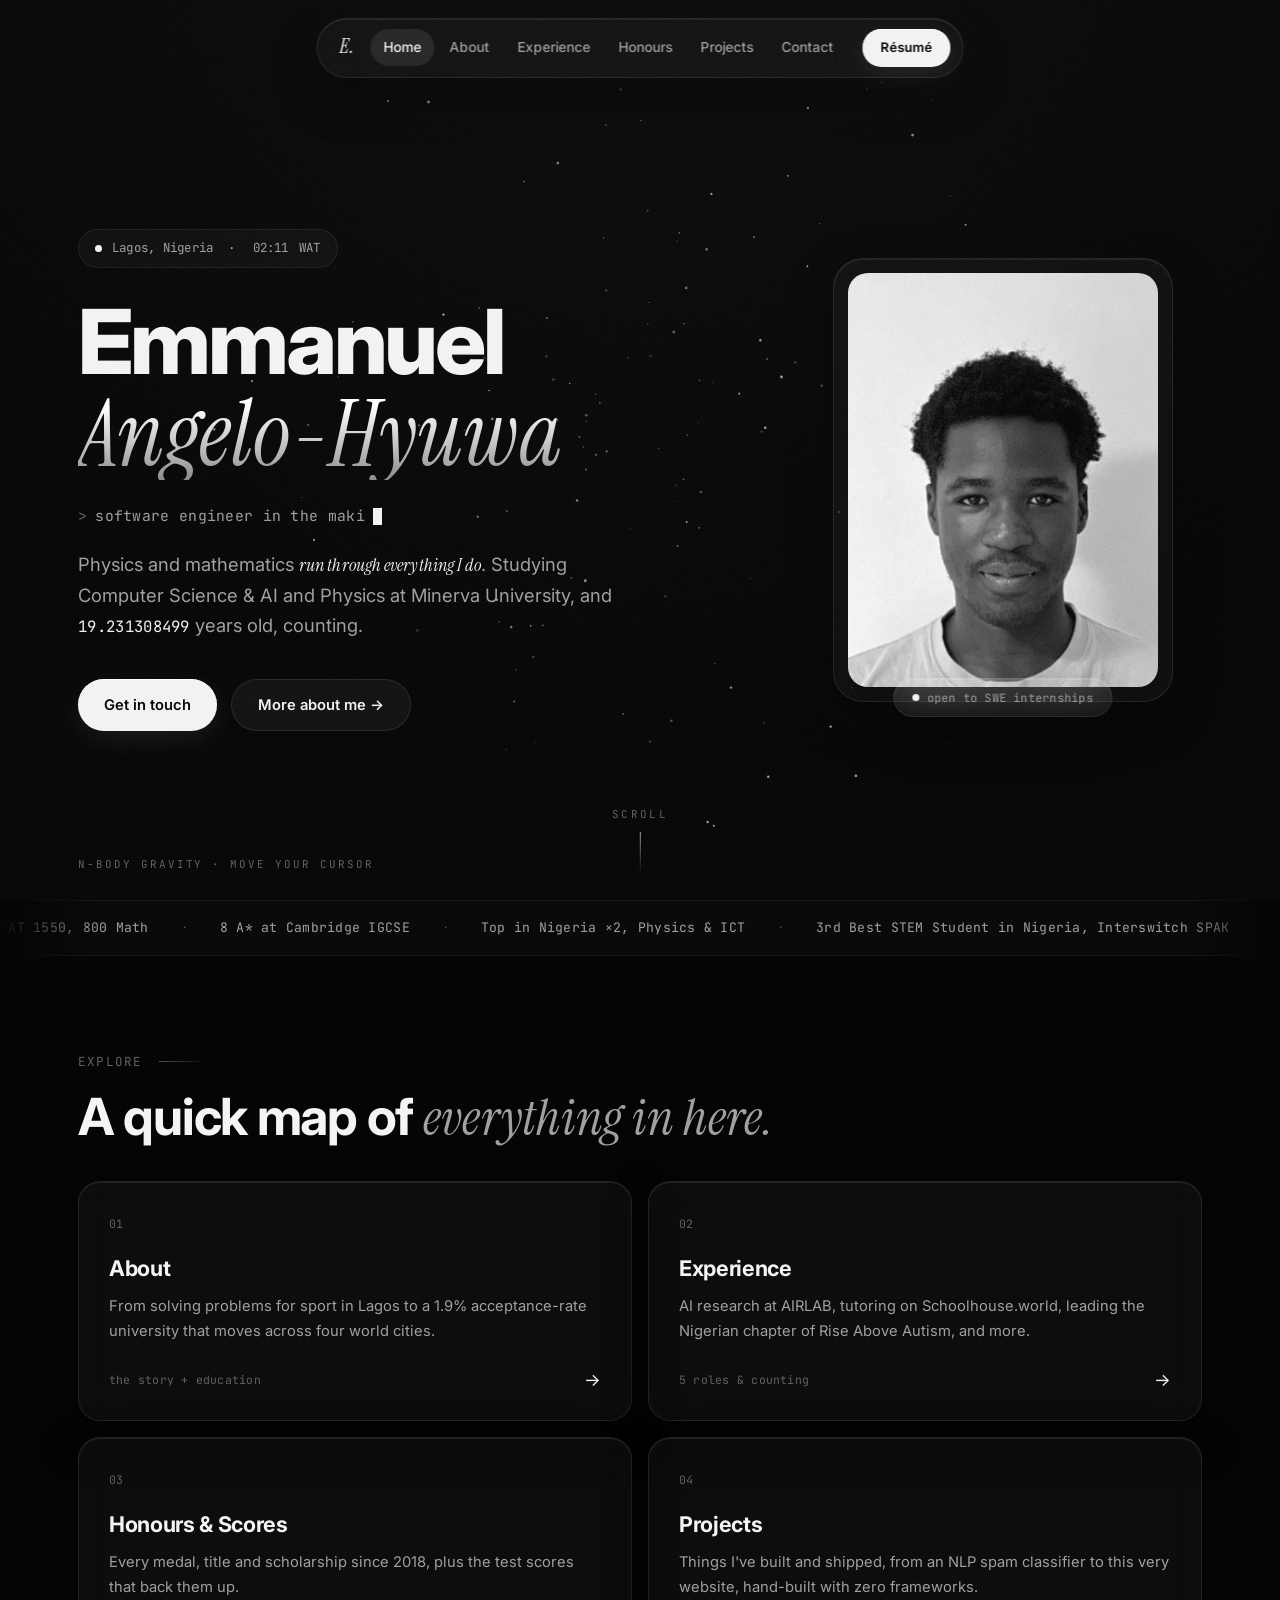
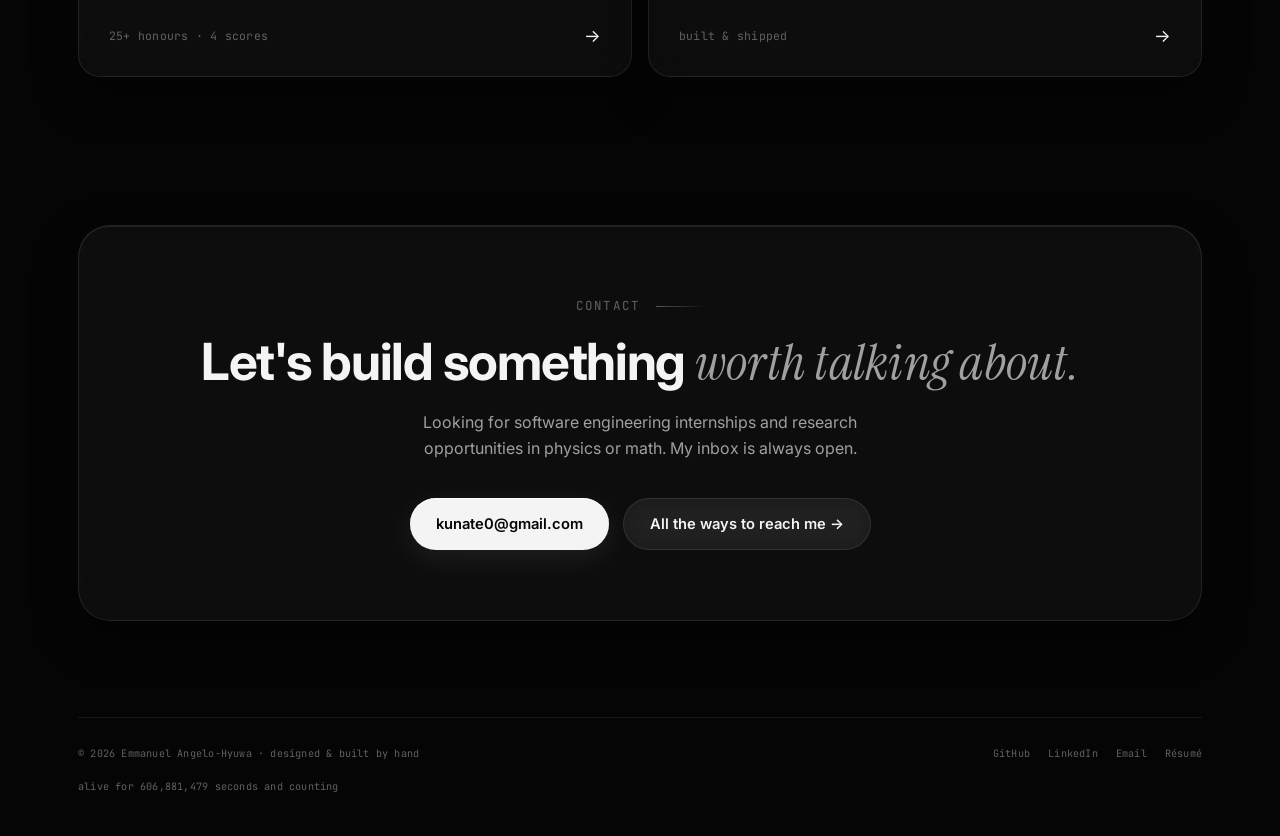
==== index.html @ b4d7bdb1 "Monochrome redesign with live n-body gravity hero" ====
<!doctype html>
<html lang="en">
  <head>
    <meta charset="utf-8" />
    <meta name="viewport" content="width=device-width, initial-scale=1" />
    <title>Emmanuel Angelo-Hyuwa · Software Engineer in the Making</title>
    <meta
      name="description"
      content="Emmanuel Angelo-Hyuwa. CS & AI + Physics at Minerva University. Aspiring software engineer with a deep love for physics and mathematics research. Olympiad medalist, tutor, builder."
    />
    <meta property="og:title" content="Emmanuel Angelo-Hyuwa" />
    <meta
      property="og:description"
      content="Aspiring software engineer. Physics and math at heart. CS & AI + Physics @ Minerva University."
    />
    <meta property="og:type" content="website" />
    <meta name="theme-color" content="#050505" />
    <link rel="preconnect" href="https://fonts.googleapis.com" />
    <link rel="preconnect" href="https://fonts.gstatic.com" crossorigin />
    <link
      href="https://fonts.googleapis.com/css2?family=Inter:wght@400;500;600;700;800&family=Instrument+Serif:ital@0;1&family=JetBrains+Mono:wght@400;500&display=swap"
      rel="stylesheet"
    />
    <link rel="stylesheet" href="css/style.css" />
    <link
      rel="icon"
      href="data:image/svg+xml,<svg xmlns='http://www.w3.org/2000/svg' viewBox='0 0 100 100'><rect width='100' height='100' rx='24' fill='%23050505'/><text x='50' y='70' text-anchor='middle' font-family='Georgia,serif' font-style='italic' font-size='62' fill='%23f4f4f4'>E</text></svg>"
    />
  </head>
  <body>
    <div class="grain" aria-hidden="true"></div>

    <header class="nav glass" id="nav">
      <a href="index.html" class="nav__logo serif">E.</a>
      <nav class="nav__links" id="nav-links" aria-label="Main navigation">
        <a href="index.html" aria-current="page">Home</a>
        <a href="about.html">About</a>
        <a href="experience.html">Experience</a>
        <a href="honours.html">Honours</a>
        <a href="projects.html">Projects</a>
        <a href="contact.html">Contact</a>
      </nav>
      <a href="resume.pdf" target="_blank" rel="noopener" class="btn btn--small btn--primary">Résumé</a>
      <button class="nav__burger" id="nav-burger" aria-label="Menu" aria-expanded="false">
        <i></i><i></i>
      </button>
    </header>

    <main>
      <!-- ============ HERO ============ -->
      <section class="hero">
        <canvas class="hero__sim" id="gravity" aria-hidden="true"></canvas>
        <div class="hero__content">
          <p class="hero__eyebrow mono">
            <span class="pulse-dot" aria-hidden="true"></span>
            Lagos, Nigeria &nbsp;·&nbsp; <span id="lagos-time">--:--</span> WAT
          </p>
          <h1 class="hero__title">
            <span class="hero__line" data-split>Emmanuel</span>
            <span class="hero__line"><span class="hero__line-inner hero__line--accent serif">Angelo-Hyuwa</span></span>
          </h1>
          <p class="hero__roles mono">
            <span class="hero__roles-prefix">&gt;</span>
            <span id="role-text">software engineer in the making</span><span class="caret" aria-hidden="true"></span>
          </p>
          <p class="hero__sub reveal">
            Physics and mathematics <em class="serif">run through everything I do</em>.
            Studying Computer Science &amp; AI and Physics at Minerva University, and
            <span id="age" class="mono age">18.000000000</span> years old, counting.
          </p>
          <div class="hero__cta reveal">
            <a href="contact.html" class="btn btn--primary">Get in touch</a>
            <a href="about.html" class="btn btn--ghost">More about me →</a>
          </div>
        </div>

        <div class="hero__portrait reveal">
          <div class="portrait glass" data-tilt data-tilt-max="8">
            <img src="assets/portrait.jpg" alt="Portrait of Emmanuel Angelo-Hyuwa" fetchpriority="high" />
            <div class="portrait__sheen" aria-hidden="true"></div>
            <div class="portrait__badge glass mono">
              <span class="pulse-dot" aria-hidden="true"></span>
              open to SWE internships
            </div>
          </div>
        </div>

        <p class="hero__sim-note mono" aria-hidden="true">n-body gravity · move your cursor</p>

        <a href="#explore" class="scroll-cue mono" aria-label="Scroll down">
          <span>scroll</span>
          <i aria-hidden="true"></i>
        </a>
      </section>

      <!-- ============ HIGHLIGHTS ============ -->
      <section class="marquee glass-soft" aria-label="Highlights">
        <div class="marquee__track" data-marquee>
          <span class="mono">SAT 1550, 800 Math</span><i>·</i>
          <span class="mono">8 A* at Cambridge IGCSE</span><i>·</i>
          <span class="mono">Top in Nigeria ×2, Physics &amp; ICT</span><i>·</i>
          <span class="mono">3rd Best STEM Student in Nigeria, Interswitch SPAK</span><i>·</i>
          <span class="mono">2× Gold, National Economics Olympiad</span><i>·</i>
          <span class="mono">Team Nigeria, Int'l Economics Olympiad, Greece</span><i>·</i>
          <span class="mono">Best in State, Nigerian Physics Olympiad</span><i>·</i>
          <span class="mono">Valedictorian, Class of 2024</span><i>·</i>
        </div>
      </section>

      <!-- ============ EXPLORE ============ -->
      <section class="section" id="explore">
        <p class="section__eyebrow mono reveal">Explore</p>
        <h2 class="section__title reveal">
          A quick map of <em class="serif">everything in here.</em>
        </h2>

        <div class="explore">
          <a href="about.html" class="explore__card glass card-spot reveal">
            <span class="explore__idx mono">01</span>
            <h3>About</h3>
            <p>
              From solving problems for sport in Lagos to a 1.9% acceptance-rate university
              that moves across four world cities.
            </p>
            <span class="explore__foot">
              <span class="explore__hint mono">the story + education</span>
              <span class="explore__arrow" aria-hidden="true">→</span>
            </span>
          </a>

          <a href="experience.html" class="explore__card glass card-spot reveal">
            <span class="explore__idx mono">02</span>
            <h3>Experience</h3>
            <p>
              AI research at AIRLAB, tutoring on Schoolhouse.world, leading the Nigerian
              chapter of Rise Above Autism, and more.
            </p>
            <span class="explore__foot">
              <span class="explore__hint mono">5 roles &amp; counting</span>
              <span class="explore__arrow" aria-hidden="true">→</span>
            </span>
          </a>

          <a href="honours.html" class="explore__card glass card-spot reveal">
            <span class="explore__idx mono">03</span>
            <h3>Honours &amp; Scores</h3>
            <p>
              Every medal, title and scholarship since 2018, plus the test scores
              that back them up.
            </p>
            <span class="explore__foot">
              <span class="explore__hint mono">25+ honours · 4 scores</span>
              <span class="explore__arrow" aria-hidden="true">→</span>
            </span>
          </a>

          <a href="projects.html" class="explore__card glass card-spot reveal">
            <span class="explore__idx mono">04</span>
            <h3>Projects</h3>
            <p>
              Things I've built and shipped, from an NLP spam classifier to this very
              website, hand-built with zero frameworks.
            </p>
            <span class="explore__foot">
              <span class="explore__hint mono">built &amp; shipped</span>
              <span class="explore__arrow" aria-hidden="true">→</span>
            </span>
          </a>
        </div>
      </section>

      <!-- ============ CTA ============ -->
      <section class="section">
        <div class="contact glass card-spot reveal">
          <p class="section__eyebrow mono" style="justify-content: center">Contact</p>
          <h2 class="contact__title">
            Let's build something <em class="serif">worth talking about.</em>
          </h2>
          <p class="contact__sub">
            Looking for software engineering internships and research opportunities in
            physics or math. My inbox is always open.
          </p>
          <div class="hero__cta">
            <a href="mailto:kunate0@gmail.com" class="btn btn--primary">kunate0@gmail.com</a>
            <a href="contact.html" class="btn btn--ghost">All the ways to reach me →</a>
          </div>
        </div>
      </section>
    </main>

    <footer class="footer">
      <div class="footer__inner">
        <p class="mono">© <span data-year>2026</span> Emmanuel Angelo-Hyuwa · designed &amp; built by hand</p>
        <nav class="footer__links mono" aria-label="Social links">
          <a href="https://github.com/emmanuelangelo-hyuwa-lang" target="_blank" rel="noopener">GitHub</a>
          <a href="https://linkedin.com/in/trailblaizer" target="_blank" rel="noopener">LinkedIn</a>
          <a href="mailto:kunate0@gmail.com">Email</a>
          <a href="resume.pdf" target="_blank" rel="noopener">Résumé</a>
        </nav>
        <p class="mono footer__age">alive for <span id="age-footer">…</span> seconds and counting</p>
      </div>
    </footer>

    <button class="to-top glass" id="to-top" aria-label="Back to top">↑</button>

    <script src="js/main.js"></script>
  </body>
</html>
---- css/style.css ----
/* ============================================================
   Emmanuel Angelo-Hyuwa · hand-built, zero dependencies
   Monochrome. Black and white only.
   ============================================================ */

:root {
  --bg: #050505;
  --ink: #f4f4f4;
  --ink-dim: #a0a0a0;
  --ink-faint: #616161;
  --glass-bg: rgba(255, 255, 255, 0.035);
  --glass-border: rgba(255, 255, 255, 0.09);
  --radius: 22px;
  --font-body: "Inter", -apple-system, BlinkMacSystemFont, "Segoe UI", sans-serif;
  --font-serif: "Instrument Serif", Georgia, serif;
  --font-mono: "JetBrains Mono", ui-monospace, "SF Mono", monospace;
  --ease-out: cubic-bezier(0.16, 1, 0.3, 1);
}

/* crossfade between pages where supported */
@view-transition {
  navigation: auto;
}

* {
  margin: 0;
  padding: 0;
  box-sizing: border-box;
}

html {
  scroll-behavior: smooth;
  scroll-padding-top: 110px;
  background: var(--bg);
}

body {
  font-family: var(--font-body);
  background: var(--bg) radial-gradient(120% 70% at 50% -10%, #0d0d0d 0%, rgba(5, 5, 5, 0) 60%) no-repeat;
  color: var(--ink);
  line-height: 1.65;
  overflow-x: hidden;
  -webkit-font-smoothing: antialiased;
}

::selection {
  background: var(--ink);
  color: var(--bg);
}

:focus-visible {
  outline: 2px solid var(--ink);
  outline-offset: 3px;
  border-radius: 4px;
}

.serif {
  font-family: var(--font-serif);
  font-style: italic;
  font-weight: 400;
  letter-spacing: 0.005em;
}

.mono {
  font-family: var(--font-mono);
  font-size: 0.85em;
  letter-spacing: 0.02em;
}

/* ---------- film grain ---------- */
.grain {
  position: fixed;
  inset: 0;
  z-index: 100;
  pointer-events: none;
  opacity: 0.05;
  background-image: url("data:image/svg+xml,%3Csvg xmlns='http://www.w3.org/2000/svg' width='160' height='160'%3E%3Cfilter id='n'%3E%3CfeTurbulence type='fractalNoise' baseFrequency='0.85' numOctaves='2'/%3E%3C/filter%3E%3Crect width='100%25' height='100%25' filter='url(%23n)'/%3E%3C/svg%3E");
}

/* ---------- glass primitives ---------- */
.glass {
  background: var(--glass-bg);
  -webkit-backdrop-filter: blur(20px);
  backdrop-filter: blur(20px);
  border: 1px solid var(--glass-border);
  border-radius: var(--radius);
  box-shadow:
    inset 0 1px 0 rgba(255, 255, 255, 0.08),
    0 18px 45px rgba(0, 0, 0, 0.4);
}

.glass-soft {
  background: rgba(255, 255, 255, 0.025);
  border: 1px solid rgba(255, 255, 255, 0.06);
  border-radius: var(--radius);
}

.card-spot {
  position: relative;
  overflow: hidden;
  transition: transform 0.45s var(--ease-out), border-color 0.35s, box-shadow 0.45s;
}

.card-spot::before {
  content: "";
  position: absolute;
  inset: 0;
  border-radius: inherit;
  background: radial-gradient(
    420px circle at var(--mx, 50%) var(--my, 50%),
    rgba(255, 255, 255, 0.07),
    transparent 55%
  );
  opacity: 0;
  transition: opacity 0.4s;
  pointer-events: none;
}

.card-spot:hover::before {
  opacity: 1;
}

.card-spot:hover {
  transform: translateY(-3px);
  border-color: rgba(255, 255, 255, 0.18);
  box-shadow:
    inset 0 1px 0 rgba(255, 255, 255, 0.1),
    0 24px 60px rgba(0, 0, 0, 0.5);
}

/* ---------- nav ---------- */
.nav {
  position: fixed;
  top: 18px;
  left: 50%;
  transform: translateX(-50%);
  z-index: 50;
  display: flex;
  align-items: center;
  gap: 16px;
  padding: 10px 12px 10px 22px;
  border-radius: 999px;
  transition: box-shadow 0.4s, background 0.4s;
  max-width: calc(100vw - 32px);
}

.nav--scrolled {
  background: rgba(8, 8, 8, 0.6);
  box-shadow:
    inset 0 1px 0 rgba(255, 255, 255, 0.08),
    0 12px 40px rgba(0, 0, 0, 0.55);
}

.nav__logo {
  color: var(--ink);
  text-decoration: none;
  white-space: nowrap;
  font-size: 1.3rem;
  line-height: 1;
  padding-bottom: 2px;
}

.nav__links {
  display: flex;
  gap: 2px;
}

.nav__links a {
  color: var(--ink-dim);
  text-decoration: none;
  font-size: 0.86rem;
  font-weight: 500;
  padding: 7px 13px;
  border-radius: 999px;
  white-space: nowrap;
  transition: color 0.25s, background 0.25s;
}

.nav__links a:hover {
  color: var(--ink);
  background: rgba(255, 255, 255, 0.06);
}

.nav__links a[aria-current="page"] {
  color: var(--ink);
  background: rgba(255, 255, 255, 0.09);
}

/* burger, mobile only */
.nav__burger {
  display: none;
  width: 38px;
  height: 38px;
  border-radius: 50%;
  border: 1px solid var(--glass-border);
  background: rgba(255, 255, 255, 0.05);
  cursor: pointer;
  flex-direction: column;
  align-items: center;
  justify-content: center;
  gap: 5px;
  transition: background 0.3s;
  flex-shrink: 0;
}

.nav__burger:hover {
  background: rgba(255, 255, 255, 0.1);
}

.nav__burger i {
  display: block;
  width: 15px;
  height: 1.6px;
  border-radius: 2px;
  background: var(--ink);
  transition: transform 0.35s var(--ease-out), opacity 0.3s;
}

.nav--open .nav__burger i:first-child {
  transform: translateY(3.3px) rotate(45deg);
}

.nav--open .nav__burger i:last-child {
  transform: translateY(-3.3px) rotate(-45deg);
}

@media (max-width: 860px) {
  .nav {
    gap: 12px;
  }

  .nav__burger {
    display: flex;
  }

  .nav__links {
    position: absolute;
    top: calc(100% + 12px);
    left: 50%;
    transform: translateX(-50%) translateY(-8px);
    width: min(92vw, 340px);
    flex-direction: column;
    gap: 4px;
    padding: 10px;
    border-radius: 22px;
    background: rgba(10, 10, 10, 0.97);
    border: 1px solid var(--glass-border);
    box-shadow:
      inset 0 1px 0 rgba(255, 255, 255, 0.08),
      0 24px 60px rgba(0, 0, 0, 0.6);
    opacity: 0;
    visibility: hidden;
    pointer-events: none;
    transition: opacity 0.3s var(--ease-out), transform 0.3s var(--ease-out), visibility 0.3s;
  }

  .nav--open .nav__links {
    opacity: 1;
    visibility: visible;
    pointer-events: auto;
    transform: translateX(-50%) translateY(0);
  }

  .nav__links a {
    font-size: 0.95rem;
    padding: 12px 18px;
    border-radius: 14px;
  }
}

/* ---------- buttons ---------- */
.btn {
  display: inline-flex;
  align-items: center;
  gap: 8px;
  padding: 13px 26px;
  border-radius: 999px;
  font-weight: 600;
  font-size: 0.92rem;
  text-decoration: none;
  transition: transform 0.35s var(--ease-out), box-shadow 0.35s, background 0.3s;
  position: relative;
  overflow: hidden;
}

.btn:hover {
  transform: translateY(-2px);
}

.btn--small {
  padding: 8px 18px;
  font-size: 0.82rem;
}

.btn--primary {
  color: var(--bg);
  background: var(--ink);
  box-shadow:
    inset 0 1px 0 rgba(255, 255, 255, 0.8),
    0 8px 28px rgba(255, 255, 255, 0.08);
}

.btn--primary::after {
  content: "";
  position: absolute;
  inset: 0;
  background: linear-gradient(115deg, transparent 35%, rgba(255, 255, 255, 0.65) 50%, transparent 65%);
  background-size: 250% 100%;
  background-position: 130% 0;
  transition: background-position 0.8s var(--ease-out);
}

.btn--primary:hover::after {
  background-position: -30% 0;
}

.btn--primary:hover {
  box-shadow:
    inset 0 1px 0 rgba(255, 255, 255, 0.8),
    0 12px 36px rgba(255, 255, 255, 0.14);
}

.btn--ghost {
  color: var(--ink);
  background: rgba(255, 255, 255, 0.05);
  border: 1px solid var(--glass-border);
  -webkit-backdrop-filter: blur(14px);
  backdrop-filter: blur(14px);
}

.btn--ghost:hover {
  background: rgba(255, 255, 255, 0.1);
}

/* ---------- hero (home) ---------- */
.hero {
  min-height: 100svh;
  max-width: 1180px;
  margin: 0 auto;
  padding: 150px 28px 90px;
  display: grid;
  grid-template-columns: 1.25fr 0.75fr;
  align-items: center;
  gap: 60px;
  position: relative;
}

/* live n-body simulation canvas, behind the hero content */
.hero__sim {
  position: absolute;
  inset: 0;
  z-index: 0;
  pointer-events: none;
}

.hero__content,
.hero__portrait {
  position: relative;
  z-index: 1;
}

.hero__sim-note {
  position: absolute;
  left: 28px;
  bottom: 26px;
  z-index: 1;
  color: var(--ink-faint);
  font-size: 0.68rem;
  letter-spacing: 0.18em;
  text-transform: uppercase;
}

.hero__eyebrow {
  color: var(--ink-dim);
  font-size: 0.78rem;
  margin-bottom: 28px;
  display: inline-flex;
  align-items: center;
  gap: 10px;
  flex-wrap: wrap;
  padding: 8px 16px;
  border-radius: 999px;
  background: rgba(255, 255, 255, 0.03);
  border: 1px solid rgba(255, 255, 255, 0.07);
}

.pulse-dot {
  width: 7px;
  height: 7px;
  border-radius: 50%;
  background: var(--ink);
  box-shadow: 0 0 0 0 rgba(255, 255, 255, 0.5);
  animation: pulse 2.4s infinite;
  flex-shrink: 0;
}

@keyframes pulse {
  70% { box-shadow: 0 0 0 9px rgba(255, 255, 255, 0); }
  100% { box-shadow: 0 0 0 0 rgba(255, 255, 255, 0); }
}

.hero__title {
  font-size: clamp(3rem, 7.2vw, 5.6rem);
  font-weight: 800;
  line-height: 1.02;
  letter-spacing: -0.035em;
  margin-bottom: 24px;
}

.hero__line {
  display: block;
  overflow: hidden;
}

.hero__line .ch {
  display: inline-block;
  opacity: 0;
  transform: translateY(110%);
  filter: blur(5px);
  transition:
    transform 0.85s var(--ease-out),
    opacity 0.65s ease,
    filter 0.75s ease;
  will-change: transform;
}

body.loaded .hero__line .ch {
  opacity: 1;
  transform: none;
  filter: none;
}

/* the accent line animates as one piece: transform + background-clip must live
   on the same element, or Chromium renders the gradient text invisible */
.hero__line-inner {
  display: inline-block;
  opacity: 0;
  transform: translateY(110%);
  transition:
    transform 0.9s var(--ease-out) 0.45s,
    opacity 0.7s ease 0.45s;
}

body.loaded .hero__line-inner {
  opacity: 1;
  transform: none;
}

.hero__line--accent {
  font-weight: 400;
  background: linear-gradient(180deg, #ffffff 20%, #8c8c8c 100%);
  -webkit-background-clip: text;
  background-clip: text;
  color: transparent;
}

.hero__roles {
  color: var(--ink-dim);
  font-size: 0.92rem;
  margin-bottom: 20px;
  display: flex;
  align-items: center;
  gap: 8px;
  min-height: 1.6em;
}

.hero__roles-prefix {
  color: var(--ink-faint);
}

.caret {
  display: inline-block;
  width: 9px;
  height: 1.15em;
  background: var(--ink);
  animation: blink 1.05s steps(1) infinite;
}

@keyframes blink {
  50% { opacity: 0; }
}

.hero__sub {
  color: var(--ink-dim);
  font-size: clamp(1.02rem, 1.5vw, 1.15rem);
  max-width: 34rem;
  margin-bottom: 38px;
}

.hero__sub .serif {
  color: var(--ink);
}

.age {
  color: var(--ink);
  font-variant-numeric: tabular-nums;
}

.hero__cta {
  display: flex;
  gap: 14px;
  flex-wrap: wrap;
}

/* portrait */
.hero__portrait {
  display: flex;
  justify-content: center;
}

.portrait {
  position: relative;
  padding: 14px;
  border-radius: 30px;
  max-width: 340px;
  transform-style: preserve-3d;
  transition: transform 0.25s ease-out;
}

.portrait img {
  display: block;
  width: 100%;
  border-radius: 20px;
  filter: grayscale(1) contrast(1.06);
}

.portrait__sheen {
  position: absolute;
  inset: 14px;
  border-radius: 20px;
  background: linear-gradient(
    115deg,
    transparent 30%,
    rgba(255, 255, 255, 0.12) 46%,
    rgba(255, 255, 255, 0.03) 54%,
    transparent 70%
  );
  background-size: 250% 250%;
  animation: sheen 8s ease-in-out infinite;
  pointer-events: none;
}

@keyframes sheen {
  0%, 55%, 100% { background-position: 130% 0; }
  25% { background-position: -30% 0; }
}

.portrait__badge {
  position: absolute;
  bottom: -16px;
  left: 50%;
  transform: translateX(-50%);
  white-space: nowrap;
  padding: 9px 18px;
  border-radius: 999px;
  font-size: 0.72rem;
  color: var(--ink-dim);
  display: flex;
  align-items: center;
  gap: 8px;
}

/* scroll cue */
.scroll-cue {
  position: absolute;
  bottom: 26px;
  left: 50%;
  transform: translateX(-50%);
  z-index: 1;
  display: flex;
  flex-direction: column;
  align-items: center;
  gap: 8px;
  color: var(--ink-faint);
  font-size: 0.68rem;
  text-decoration: none;
  letter-spacing: 0.22em;
  text-transform: uppercase;
}

.scroll-cue i {
  width: 1px;
  height: 42px;
  background: linear-gradient(180deg, var(--ink-dim), transparent);
  animation: cue 2s ease-in-out infinite;
  transform-origin: top;
}

@keyframes cue {
  0% { transform: scaleY(0); opacity: 0; }
  35% { transform: scaleY(1); opacity: 1; }
  100% { transform: scaleY(1) translateY(24px); opacity: 0; }
}

/* ---------- marquee ---------- */
.marquee {
  overflow: hidden;
  border-left: none;
  border-right: none;
  border-radius: 0;
  padding: 16px 0;
  -webkit-mask-image: linear-gradient(90deg, transparent, #000 8%, #000 92%, transparent);
  mask-image: linear-gradient(90deg, transparent, #000 8%, #000 92%, transparent);
}

.marquee__track {
  display: flex;
  align-items: center;
  gap: 34px;
  width: max-content;
  animation: marquee 46s linear infinite;
}

.marquee:hover .marquee__track {
  animation-play-state: paused;
}

.marquee__track span {
  color: var(--ink-dim);
  font-size: 0.82rem;
  white-space: nowrap;
}

.marquee__track i {
  color: var(--ink-faint);
  font-style: normal;
  font-size: 0.72rem;
}

@keyframes marquee {
  to { transform: translateX(-50%); }
}

/* ---------- sections ---------- */
.section {
  max-width: 1180px;
  margin: 0 auto;
  padding: 96px 28px 24px;
}

.page-head {
  padding-top: 168px;
  padding-bottom: 8px;
}

.section__eyebrow {
  color: var(--ink-faint);
  font-size: 0.78rem;
  text-transform: uppercase;
  letter-spacing: 0.18em;
  margin-bottom: 16px;
  display: flex;
  align-items: center;
  gap: 16px;
}

.section__eyebrow::after {
  content: "";
  width: 48px;
  height: 1px;
  background: linear-gradient(90deg, rgba(255, 255, 255, 0.3), transparent);
}

.section__title {
  font-size: clamp(2rem, 4.4vw, 3.2rem);
  font-weight: 700;
  letter-spacing: -0.025em;
  line-height: 1.12;
  margin-bottom: 22px;
  max-width: 48rem;
}

.section__title em {
  font-weight: 400;
  color: var(--ink-dim);
}

.section__sub {
  color: var(--ink-faint);
  margin: -6px 0 12px;
  font-size: 0.98rem;
  max-width: 36rem;
}

/* ---------- explore grid (home) ---------- */
.explore {
  display: grid;
  grid-template-columns: 1fr 1fr;
  gap: 16px;
  margin-top: 34px;
}

.explore__card {
  display: flex;
  flex-direction: column;
  padding: 32px 30px 26px;
  text-decoration: none;
  color: var(--ink);
  min-height: 190px;
}

.explore__idx {
  color: var(--ink-faint);
  font-size: 0.72rem;
  margin-bottom: 18px;
}

.explore__card h3 {
  font-size: 1.35rem;
  font-weight: 700;
  letter-spacing: -0.015em;
  margin-bottom: 8px;
}

.explore__card p {
  color: var(--ink-dim);
  font-size: 0.92rem;
  flex: 1;
}

.explore__foot {
  display: flex;
  justify-content: space-between;
  align-items: center;
  margin-top: 22px;
}

.explore__hint {
  color: var(--ink-faint);
  font-size: 0.72rem;
}

.explore__arrow {
  color: var(--ink);
  font-size: 1.1rem;
  transition: transform 0.35s var(--ease-out);
}

.explore__card:hover .explore__arrow {
  transform: translateX(6px);
}

/* ---------- about ---------- */
.about__grid {
  display: grid;
  grid-template-columns: 1.1fr 0.9fr;
  gap: 48px;
  margin-bottom: 56px;
  margin-top: 28px;
}

.about__text p {
  color: var(--ink-dim);
  margin-bottom: 20px;
  font-size: 1.04rem;
}

.about__text .serif {
  color: var(--ink);
}

.stats {
  display: grid;
  grid-template-columns: 1fr 1fr;
  gap: 16px;
  align-content: start;
}

.stat {
  padding: 24px 22px;
}

.stat__num {
  display: block;
  font-size: 1.9rem;
  font-weight: 600;
  letter-spacing: -0.02em;
  font-variant-numeric: tabular-nums;
  color: var(--ink);
}

.stat__label {
  display: block;
  margin-top: 6px;
  color: var(--ink-faint);
  font-size: 0.8rem;
  line-height: 1.45;
}

/* education */
.edu {
  display: grid;
  grid-template-columns: 1fr 1fr;
  gap: 16px;
}

.edu__card {
  padding: 30px;
}

.edu__head {
  display: flex;
  justify-content: space-between;
  align-items: baseline;
  gap: 12px;
  margin-bottom: 6px;
}

.edu__head h3 {
  font-size: 1.15rem;
  font-weight: 700;
  letter-spacing: -0.01em;
}

.edu__dates {
  color: var(--ink-faint);
  font-size: 0.74rem;
  white-space: nowrap;
}

.edu__degree {
  color: var(--ink-dim);
  font-size: 0.95rem;
  margin-bottom: 10px;
}

.edu__note {
  color: var(--ink-faint);
  font-size: 0.88rem;
}

.tag {
  display: inline-block;
  padding: 4px 12px;
  margin: 3px 2px;
  border-radius: 999px;
  font-size: 0.72rem;
  font-weight: 500;
  font-family: var(--font-mono);
  color: var(--ink-dim);
  background: rgba(255, 255, 255, 0.04);
  border: 1px solid rgba(255, 255, 255, 0.08);
  white-space: nowrap;
  transition: border-color 0.3s, color 0.3s;
}

.tag:hover {
  border-color: rgba(255, 255, 255, 0.4);
  color: var(--ink);
}

/* ---------- experience ---------- */
.xp {
  display: flex;
  flex-direction: column;
  gap: 14px;
  margin-top: 28px;
}

.xp__row {
  display: grid;
  grid-template-columns: 190px 1fr;
  gap: 26px;
  padding: 28px 30px;
}

.xp__when {
  color: var(--ink-faint);
  font-size: 0.76rem;
  padding-top: 5px;
}

.xp__body h3 {
  font-size: 1.08rem;
  font-weight: 700;
  letter-spacing: -0.01em;
  margin-bottom: 8px;
}

.xp__org {
  color: var(--ink-dim);
  font-weight: 500;
  font-size: 0.92rem;
}

.xp__body p {
  color: var(--ink-dim);
  font-size: 0.94rem;
}

/* ---------- scoreboard ---------- */
.scores {
  display: grid;
  grid-template-columns: 1fr 1fr;
  gap: 16px;
  margin-top: 28px;
}

.score {
  padding: 28px 30px;
}

.score__head {
  display: flex;
  justify-content: space-between;
  align-items: baseline;
  gap: 12px;
  margin-bottom: 16px;
}

.score__head h3 {
  font-size: 1.05rem;
  font-weight: 700;
}

.score__val {
  font-size: 1.5rem;
  font-weight: 600;
  color: var(--ink);
  font-variant-numeric: tabular-nums;
}

.score__of {
  font-size: 0.8rem;
  color: var(--ink-faint);
}

.score__bar {
  height: 6px;
  border-radius: 6px;
  background: rgba(255, 255, 255, 0.07);
  overflow: hidden;
  margin-bottom: 14px;
}

.score__bar i {
  display: block;
  height: 100%;
  width: 0%;
  border-radius: 6px;
  background: linear-gradient(90deg, #8c8c8c, #f4f4f4);
  transition: width 1.6s var(--ease-out);
}

.score__note {
  color: var(--ink-faint);
  font-size: 0.82rem;
}

/* ---------- achievements timeline ---------- */
.timeline__year {
  margin: 46px 0 18px;
  display: flex;
  align-items: center;
  gap: 18px;
}

.timeline__year span {
  color: var(--ink);
  font-size: 0.95rem;
  font-weight: 600;
}

.timeline__year b {
  color: var(--ink-faint);
  font-size: 0.7rem;
  font-weight: 500;
  padding: 4px 12px;
  border-radius: 999px;
  border: 1px solid rgba(255, 255, 255, 0.08);
  background: rgba(255, 255, 255, 0.03);
}

.timeline__year::after {
  content: "";
  flex: 1;
  height: 1px;
  background: linear-gradient(90deg, rgba(255, 255, 255, 0.12), transparent);
}

.timeline__items {
  display: grid;
  grid-template-columns: repeat(3, 1fr);
  gap: 14px;
}

.ach {
  padding: 22px 24px;
}

.ach h4 {
  font-size: 0.95rem;
  font-weight: 650;
  letter-spacing: -0.005em;
  margin-bottom: 8px;
}

.ach p {
  color: var(--ink-faint);
  font-size: 0.84rem;
}

/* ---------- projects ---------- */
.projects {
  display: grid;
  grid-template-columns: repeat(3, 1fr);
  gap: 16px;
  margin: 28px 0 20px;
}

.project {
  padding: 30px 28px;
  display: flex;
  flex-direction: column;
}

.project h3 {
  font-size: 1.08rem;
  font-weight: 700;
  margin-bottom: 10px;
}

.project p {
  color: var(--ink-dim);
  font-size: 0.9rem;
  flex: 1;
  margin-bottom: 18px;
}

.skills {
  display: grid;
  grid-template-columns: 1fr 1fr;
  gap: 16px;
}

.skills__col {
  padding: 24px 26px;
}

.skills__col h4 {
  color: var(--ink-dim);
  font-size: 0.78rem;
  margin-bottom: 14px;
  font-weight: 500;
}

/* ---------- contact / CTA ---------- */
.contact {
  padding: 70px 48px;
  text-align: center;
  border-radius: 32px;
  margin-top: 28px;
}

.contact__title {
  font-size: clamp(1.9rem, 4.5vw, 3.2rem);
  font-weight: 700;
  letter-spacing: -0.025em;
  line-height: 1.1;
  margin-bottom: 18px;
}

.contact__title em {
  font-weight: 400;
  color: var(--ink-dim);
}

.contact__sub {
  color: var(--ink-dim);
  max-width: 32rem;
  margin: 0 auto 36px;
}

.contact .hero__cta {
  justify-content: center;
}

.contact__meta {
  margin-top: 36px;
  color: var(--ink-faint);
  font-size: 0.78rem;
  display: flex;
  justify-content: center;
  align-items: center;
  gap: 10px;
  flex-wrap: wrap;
}

/* ---------- pager (prev / next) ---------- */
.pager {
  display: grid;
  grid-template-columns: 1fr 1fr;
  gap: 16px;
  margin-top: 56px;
}

.pager__link {
  display: flex;
  flex-direction: column;
  gap: 6px;
  padding: 22px 26px;
  text-decoration: none;
  color: var(--ink);
}

.pager__link--next {
  text-align: right;
  align-items: flex-end;
}

.pager__link--next:only-child {
  grid-column: 2;
}

.pager__label {
  color: var(--ink-faint);
  font-size: 0.7rem;
  text-transform: uppercase;
  letter-spacing: 0.16em;
}

.pager__title {
  font-weight: 650;
  font-size: 1.02rem;
  letter-spacing: -0.01em;
}

.pager__title i {
  font-style: normal;
  color: var(--ink-dim);
  display: inline-block;
  transition: transform 0.35s var(--ease-out);
}

.pager__link--next:hover .pager__title i {
  transform: translateX(5px);
}

.pager__link--prev:hover .pager__title i {
  transform: translateX(-5px);
}

/* ---------- footer ---------- */
.footer {
  max-width: 1180px;
  margin: 0 auto;
  padding: 72px 28px 40px;
}

.footer__inner {
  border-top: 1px solid rgba(255, 255, 255, 0.07);
  padding-top: 28px;
  display: flex;
  justify-content: space-between;
  align-items: center;
  gap: 16px;
  flex-wrap: wrap;
  color: var(--ink-faint);
  font-size: 0.75rem;
}

.footer__links {
  display: flex;
  gap: 18px;
  flex-wrap: wrap;
}

.footer__links a {
  color: var(--ink-faint);
  text-decoration: none;
  transition: color 0.25s;
}

.footer__links a:hover {
  color: var(--ink);
}

.footer__age {
  width: 100%;
  font-variant-numeric: tabular-nums;
}

/* back to top */
.to-top {
  position: fixed;
  right: 22px;
  bottom: 22px;
  width: 46px;
  height: 46px;
  border-radius: 50%;
  color: var(--ink);
  font-size: 1.1rem;
  z-index: 60;
  cursor: pointer;
  opacity: 0;
  transform: translateY(16px);
  pointer-events: none;
  transition: opacity 0.4s, transform 0.4s var(--ease-out), background 0.3s;
}

.to-top--show {
  opacity: 1;
  transform: none;
  pointer-events: auto;
}

.to-top:hover {
  background: rgba(255, 255, 255, 0.1);
}

/* ---------- reveal animations ---------- */
.reveal {
  opacity: 0;
  transform: translateY(22px);
  transition:
    opacity 0.8s var(--ease-out),
    transform 0.8s var(--ease-out);
}

.reveal.in {
  opacity: 1;
  transform: none;
}

/* ---------- responsive ---------- */
@media (max-width: 900px) {
  .hero {
    grid-template-columns: 1fr;
    padding-top: 130px;
    gap: 48px;
  }

  .hero__portrait {
    order: -1;
  }

  .portrait {
    max-width: 240px;
  }

  .scroll-cue,
  .hero__sim-note {
    display: none;
  }

  .about__grid,
  .edu,
  .skills,
  .scores,
  .explore,
  .projects,
  .timeline__items,
  .pager {
    grid-template-columns: 1fr;
  }

  .pager__link--next:only-child {
    grid-column: auto;
  }

  .xp__row {
    grid-template-columns: 1fr;
    gap: 8px;
  }

  .contact {
    padding: 52px 26px;
  }

  .page-head {
    padding-top: 140px;
  }

  .section {
    padding-top: 72px;
  }
}

@media (min-width: 901px) and (max-width: 1100px) {
  .timeline__items {
    grid-template-columns: 1fr 1fr;
  }
}

/* ---------- reduced motion ---------- */
@media (prefers-reduced-motion: reduce) {
  *,
  *::before,
  *::after {
    animation-duration: 0.01ms !important;
    animation-iteration-count: 1 !important;
    transition-duration: 0.01ms !important;
  }

  html {
    scroll-behavior: auto;
  }

  .hero__line .ch,
  .hero__line-inner {
    opacity: 1;
    transform: none;
    filter: none;
  }

  .hero__sim,
  .hero__sim-note {
    display: none;
  }
}
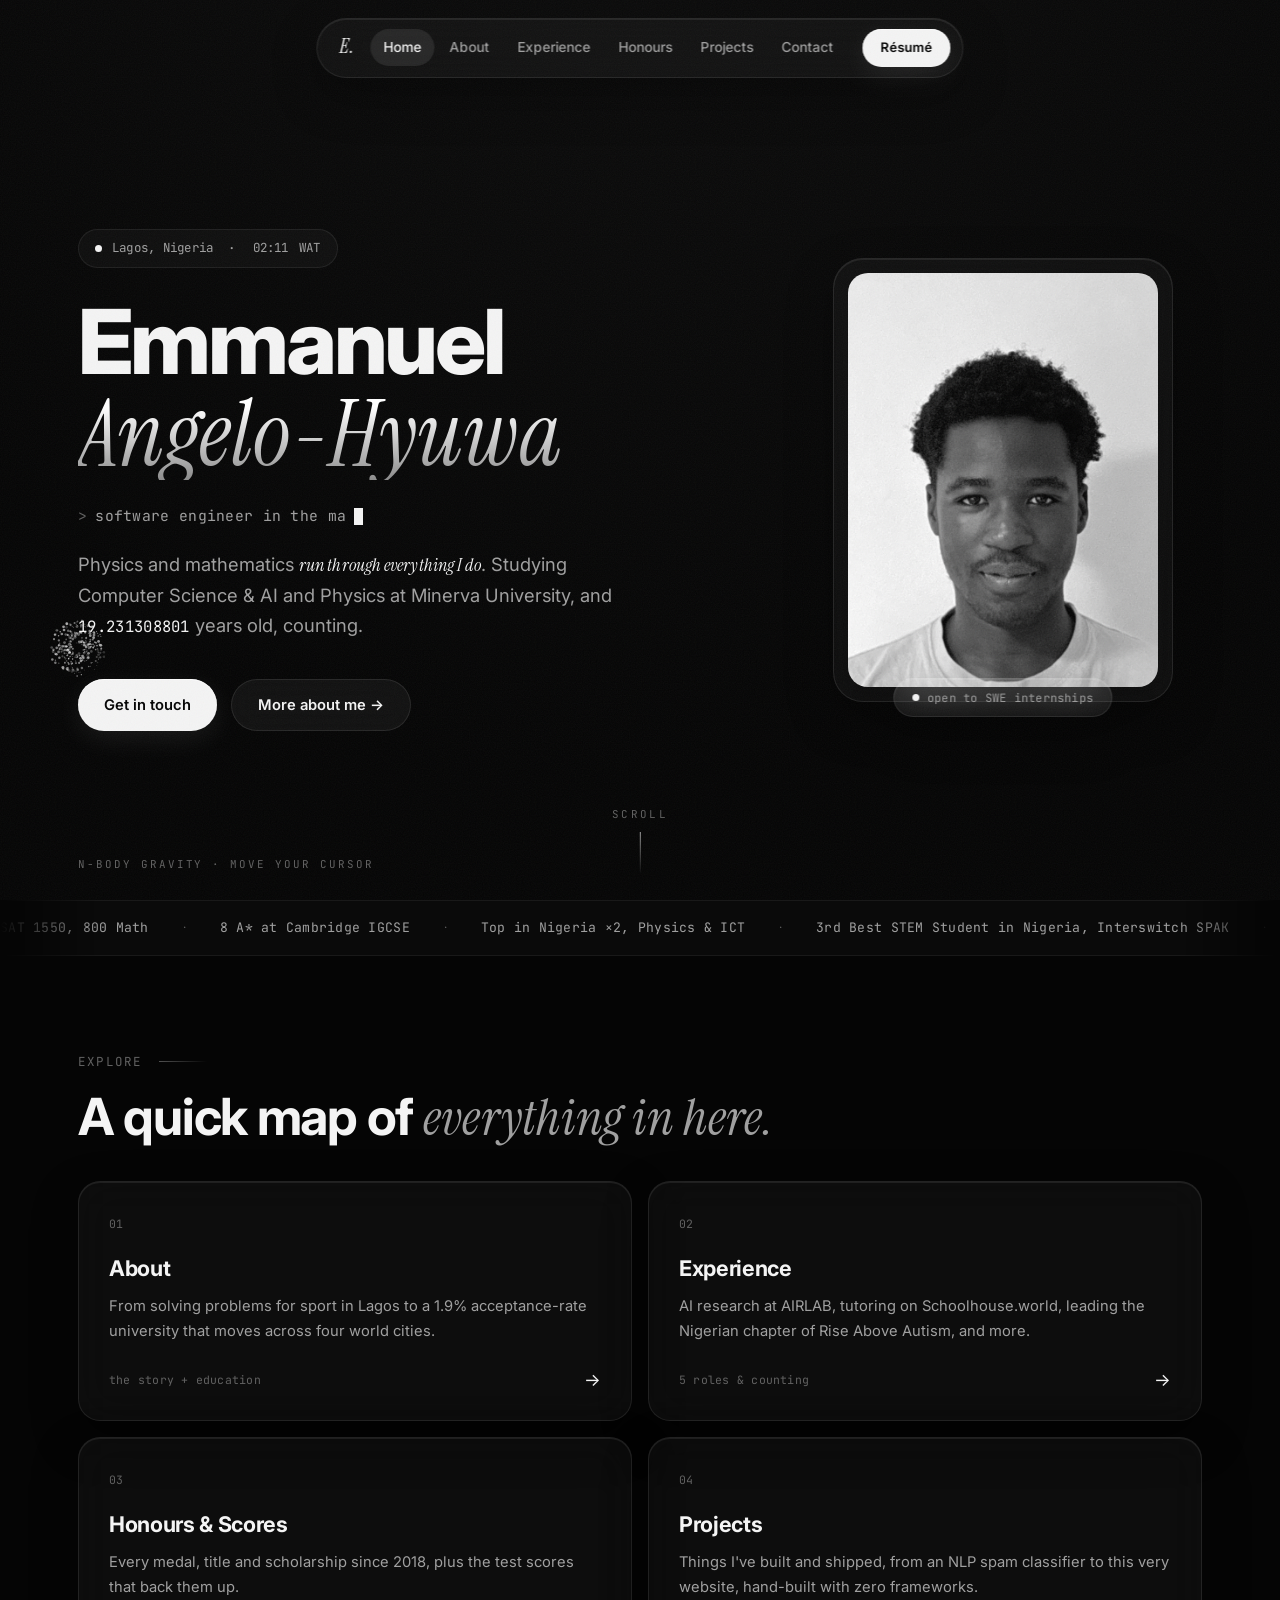
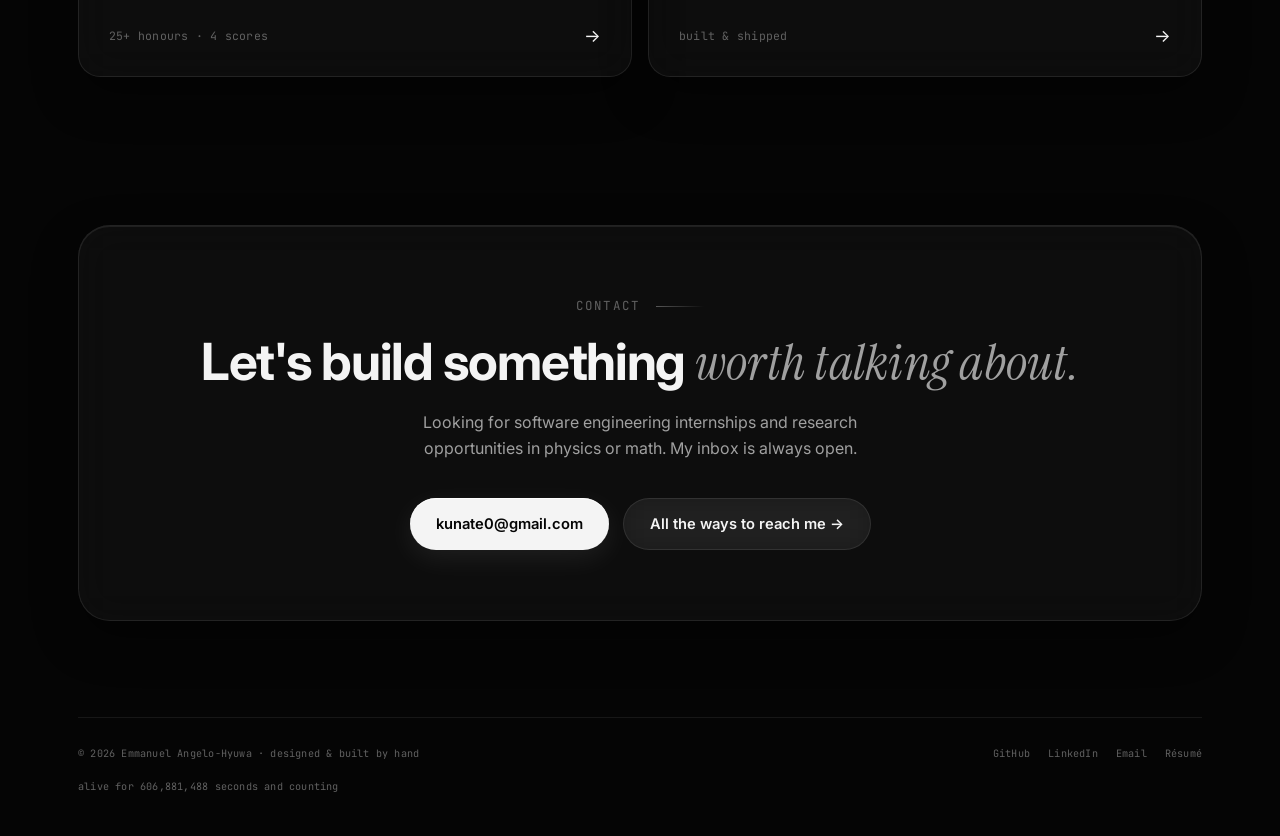
==== commit ea4ea6ef: "Add Open Graph and Twitter Card link previews Adds og:image/og:url on every page and a dedicated sum" ====
--- a/index.html
+++ b/index.html
@@ -14,6 +14,17 @@
       content="Aspiring software engineer. Physics and math at heart. CS & AI + Physics @ Minerva University."
     />
     <meta property="og:type" content="website" />
+    <meta property="og:url" content="https://hyuwa.dev/" />
+    <meta property="og:image" content="https://hyuwa.dev/assets/og-pic-general.png" />
+    <meta property="og:image:width" content="1200" />
+    <meta property="og:image:height" content="630" />
+    <meta name="twitter:card" content="summary_large_image" />
+    <meta name="twitter:title" content="Emmanuel Angelo-Hyuwa" />
+    <meta
+      name="twitter:description"
+      content="Aspiring software engineer. Physics and math at heart. CS & AI + Physics @ Minerva University."
+    />
+    <meta name="twitter:image" content="https://hyuwa.dev/assets/og-pic-twitter.png" />
     <meta name="theme-color" content="#050505" />
     <link rel="preconnect" href="https://fonts.googleapis.com" />
     <link rel="preconnect" href="https://fonts.gstatic.com" crossorigin />
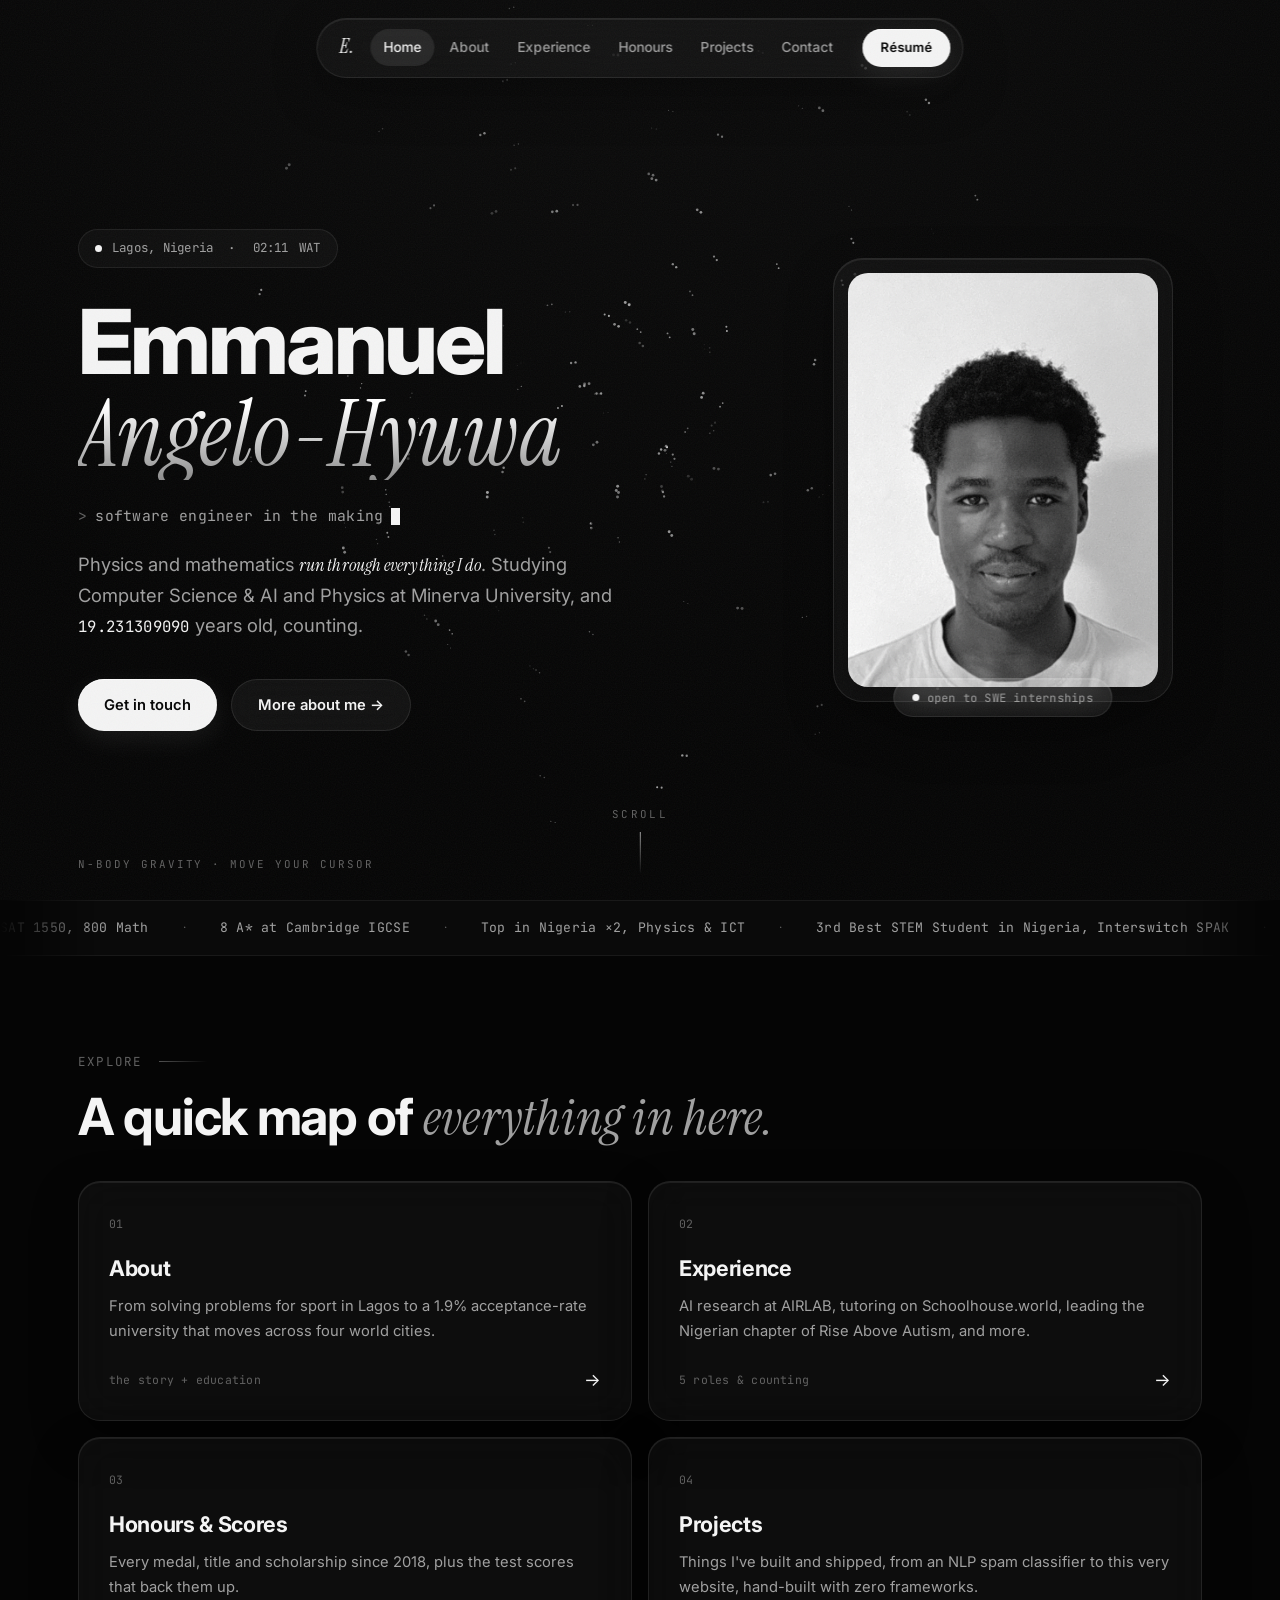
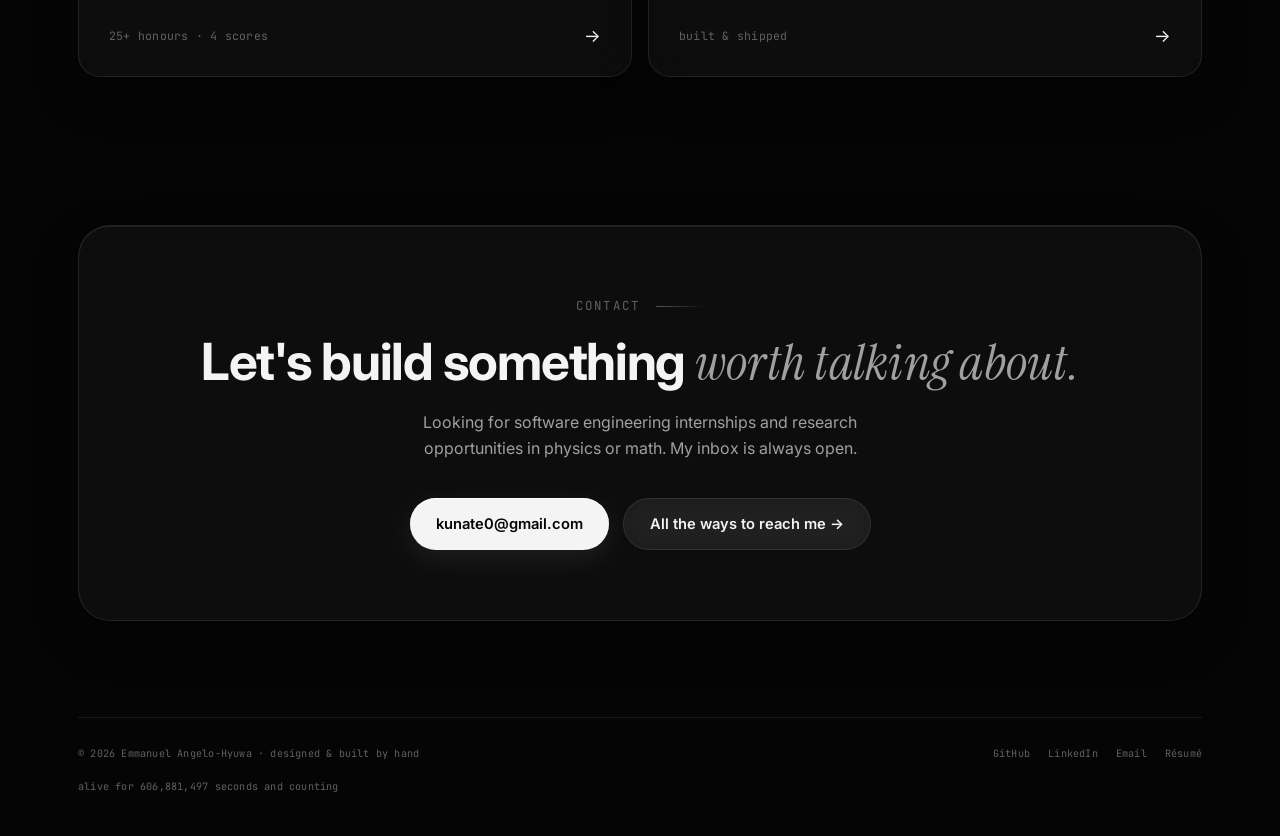
==== commit 628aad0b: "Fix link previews: use www.hyuwa.dev, correct declared image size hyuwa.dev (apex) 308-redirects to " ====
--- a/index.html
+++ b/index.html
@@ -14,17 +14,17 @@
       content="Aspiring software engineer. Physics and math at heart. CS & AI + Physics @ Minerva University."
     />
     <meta property="og:type" content="website" />
-    <meta property="og:url" content="https://hyuwa.dev/" />
-    <meta property="og:image" content="https://hyuwa.dev/assets/og-pic-general.png" />
-    <meta property="og:image:width" content="1200" />
-    <meta property="og:image:height" content="630" />
+    <meta property="og:url" content="https://www.hyuwa.dev/" />
+    <meta property="og:image" content="https://www.hyuwa.dev/assets/og-pic-general.png" />
+    <meta property="og:image:width" content="1731" />
+    <meta property="og:image:height" content="909" />
     <meta name="twitter:card" content="summary_large_image" />
     <meta name="twitter:title" content="Emmanuel Angelo-Hyuwa" />
     <meta
       name="twitter:description"
       content="Aspiring software engineer. Physics and math at heart. CS & AI + Physics @ Minerva University."
     />
-    <meta name="twitter:image" content="https://hyuwa.dev/assets/og-pic-twitter.png" />
+    <meta name="twitter:image" content="https://www.hyuwa.dev/assets/og-pic-twitter.png" />
     <meta name="theme-color" content="#050505" />
     <link rel="preconnect" href="https://fonts.googleapis.com" />
     <link rel="preconnect" href="https://fonts.gstatic.com" crossorigin />
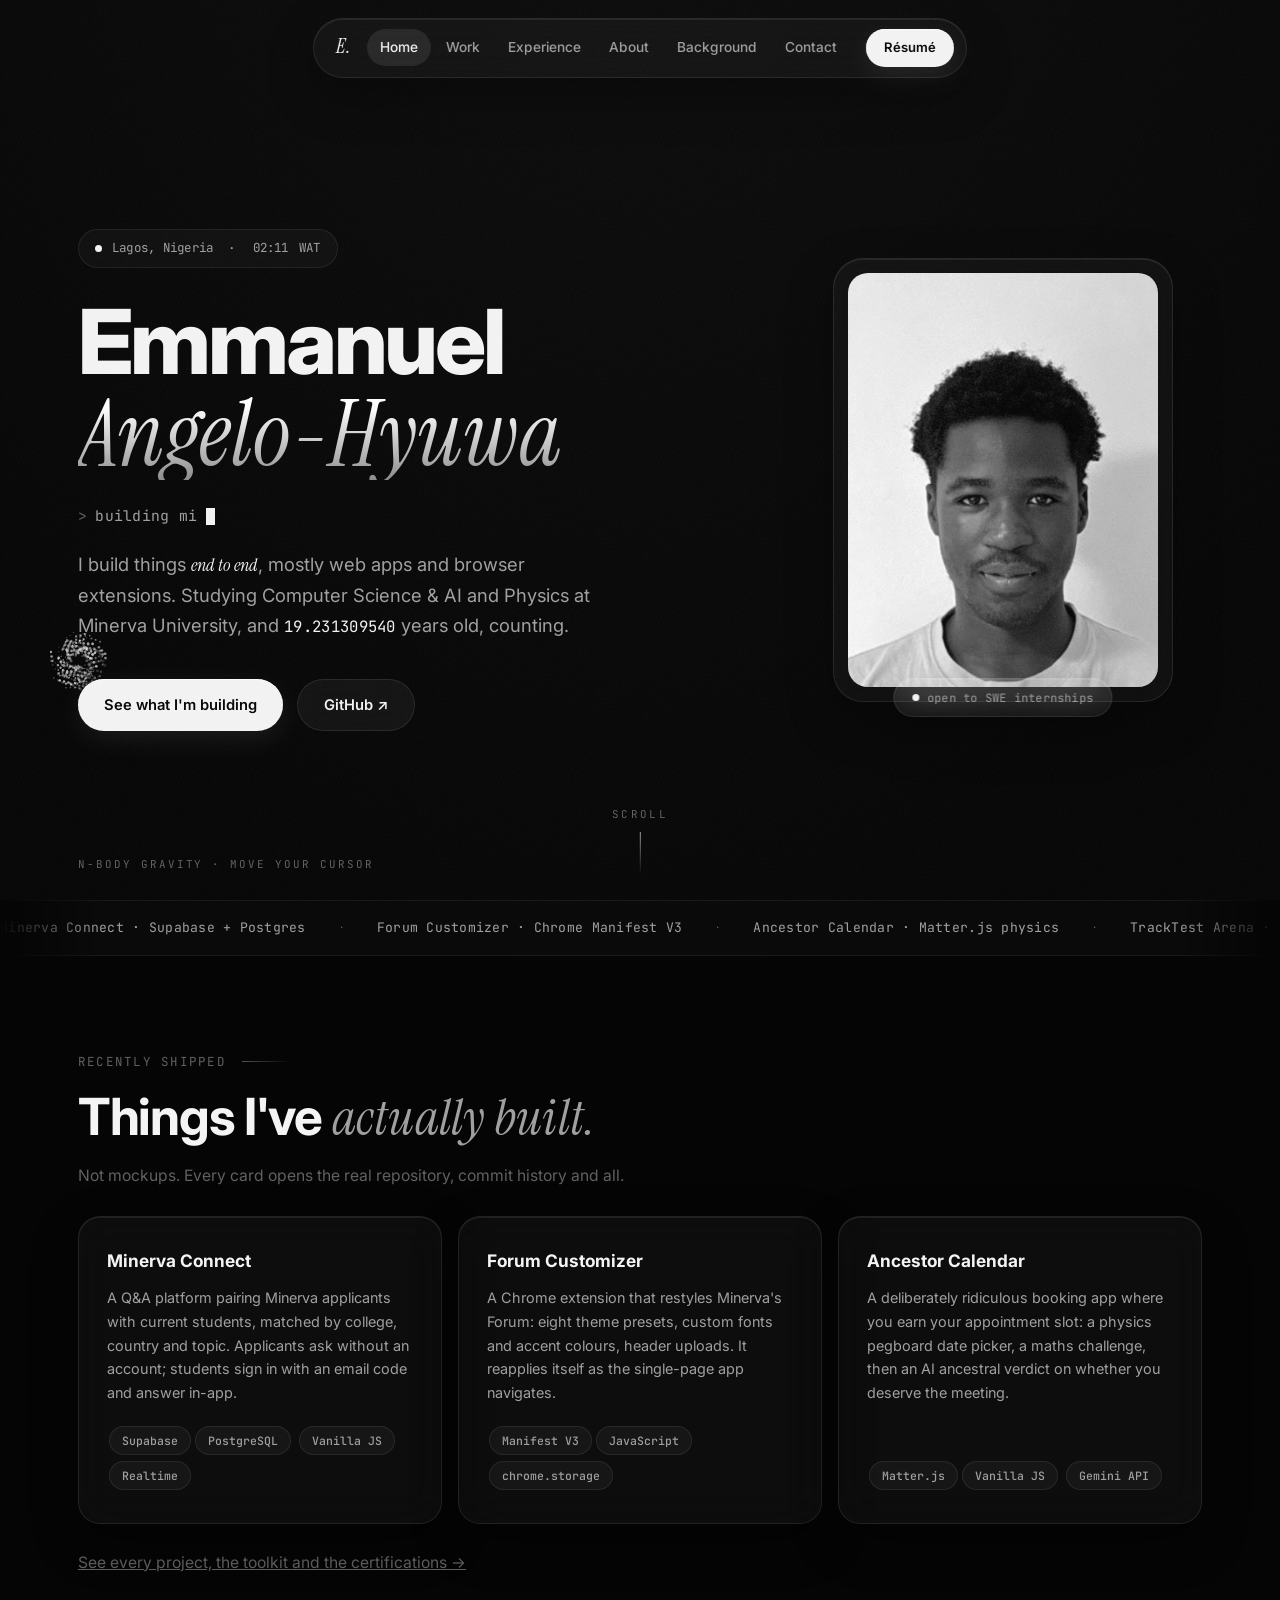
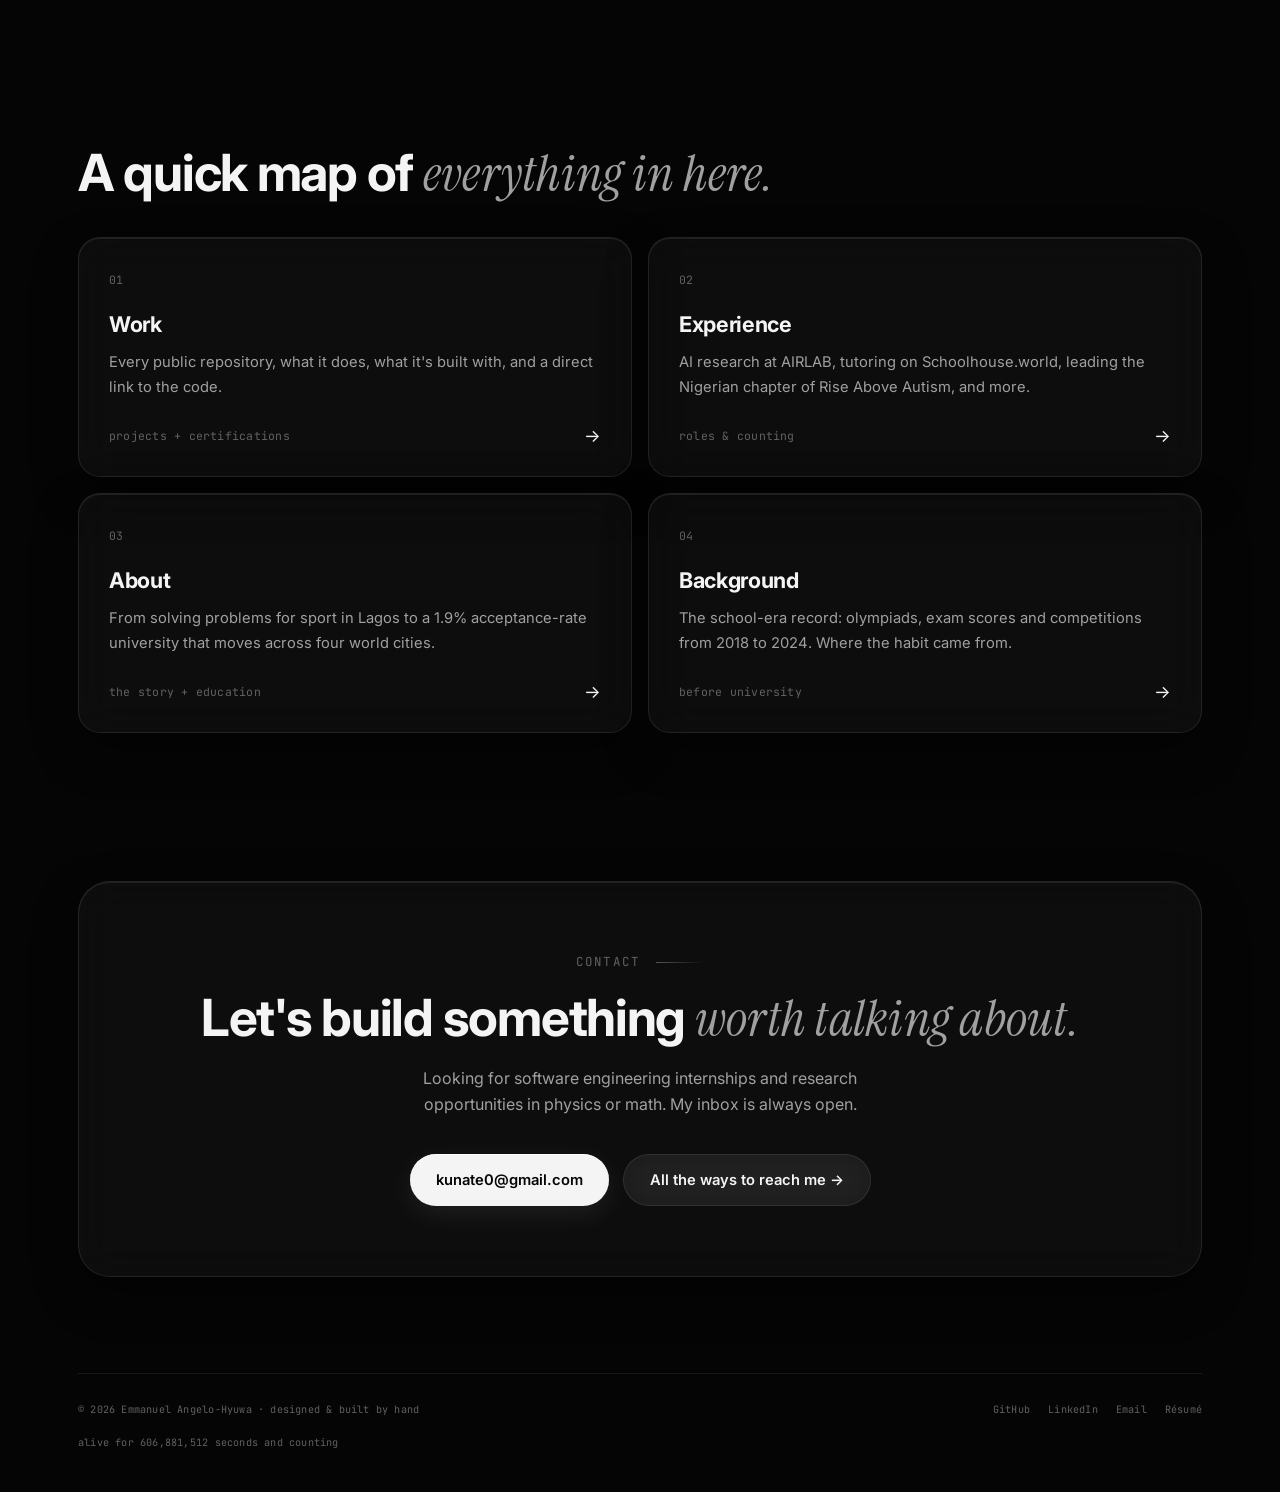
==== commit 866a87aa: "Lead with current work: link real repos, demote school-era record Content only, the design system is" ====
--- a/index.html
+++ b/index.html
@@ -3,15 +3,15 @@
   <head>
     <meta charset="utf-8" />
     <meta name="viewport" content="width=device-width, initial-scale=1" />
-    <title>Emmanuel Angelo-Hyuwa · Software Engineer in the Making</title>
+    <title>Emmanuel Angelo-Hyuwa · Building software end to end</title>
     <meta
       name="description"
-      content="Emmanuel Angelo-Hyuwa. CS & AI + Physics at Minerva University. Aspiring software engineer with a deep love for physics and mathematics research. Olympiad medalist, tutor, builder."
+      content="Emmanuel Angelo-Hyuwa builds web apps and browser extensions end to end. Computer Science & AI and Physics at Minerva University. Every project links to its source."
     />
     <meta property="og:title" content="Emmanuel Angelo-Hyuwa" />
     <meta
       property="og:description"
-      content="Aspiring software engineer. Physics and math at heart. CS & AI + Physics @ Minerva University."
+      content="I build web apps and browser extensions end to end. CS & AI + Physics at Minerva University."
     />
     <meta property="og:type" content="website" />
     <meta property="og:url" content="https://www.hyuwa.dev/" />
@@ -22,7 +22,7 @@
     <meta name="twitter:title" content="Emmanuel Angelo-Hyuwa" />
     <meta
       name="twitter:description"
-      content="Aspiring software engineer. Physics and math at heart. CS & AI + Physics @ Minerva University."
+      content="I build web apps and browser extensions end to end. CS & AI + Physics at Minerva University."
     />
     <meta name="twitter:image" content="https://www.hyuwa.dev/assets/og-pic-twitter.png" />
     <meta name="theme-color" content="#050505" />
@@ -45,10 +45,10 @@
       <a href="index.html" class="nav__logo serif">E.</a>
       <nav class="nav__links" id="nav-links" aria-label="Main navigation">
         <a href="index.html" aria-current="page">Home</a>
+        <a href="projects.html">Work</a>
+        <a href="experience.html">Experience</a>
         <a href="about.html">About</a>
-        <a href="experience.html">Experience</a>
-        <a href="honours.html">Honours</a>
-        <a href="projects.html">Projects</a>
+        <a href="honours.html">Background</a>
         <a href="contact.html">Contact</a>
       </nav>
       <a href="resume.pdf" target="_blank" rel="noopener" class="btn btn--small btn--primary">Résumé</a>
@@ -75,13 +75,19 @@
             <span id="role-text">software engineer in the making</span><span class="caret" aria-hidden="true"></span>
           </p>
           <p class="hero__sub reveal">
-            Physics and mathematics <em class="serif">run through everything I do</em>.
-            Studying Computer Science &amp; AI and Physics at Minerva University, and
-            <span id="age" class="mono age">18.000000000</span> years old, counting.
+            I build things <em class="serif">end to end</em>, mostly web apps and browser
+            extensions. Studying Computer Science &amp; AI and Physics at Minerva University,
+            and <span id="age" class="mono age">18.000000000</span> years old, counting.
           </p>
           <div class="hero__cta reveal">
-            <a href="contact.html" class="btn btn--primary">Get in touch</a>
-            <a href="about.html" class="btn btn--ghost">More about me →</a>
+            <a href="projects.html" class="btn btn--primary">See what I'm building</a>
+            <a
+              href="https://github.com/emmanuelangelo-hyuwa-lang"
+              target="_blank"
+              rel="noopener"
+              class="btn btn--ghost"
+              >GitHub ↗</a
+            >
           </div>
         </div>
 
@@ -104,37 +110,110 @@
         </a>
       </section>
 
-      <!-- ============ HIGHLIGHTS ============ -->
-      <section class="marquee glass-soft" aria-label="Highlights">
+      <!-- ============ NOW ============ -->
+      <section class="marquee glass-soft" aria-label="What I'm working with">
         <div class="marquee__track" data-marquee>
-          <span class="mono">SAT 1550, 800 Math</span><i>·</i>
-          <span class="mono">8 A* at Cambridge IGCSE</span><i>·</i>
-          <span class="mono">Top in Nigeria ×2, Physics &amp; ICT</span><i>·</i>
-          <span class="mono">3rd Best STEM Student in Nigeria, Interswitch SPAK</span><i>·</i>
-          <span class="mono">2× Gold, National Economics Olympiad</span><i>·</i>
-          <span class="mono">Team Nigeria, Int'l Economics Olympiad, Greece</span><i>·</i>
-          <span class="mono">Best in State, Nigerian Physics Olympiad</span><i>·</i>
-          <span class="mono">Valedictorian, Class of 2024</span><i>·</i>
-        </div>
+          <span class="mono">Minerva Connect · Supabase + Postgres</span><i>·</i>
+          <span class="mono">Forum Customizer · Chrome Manifest V3</span><i>·</i>
+          <span class="mono">Ancestor Calendar · Matter.js physics</span><i>·</i>
+          <span class="mono">TrackTest Arena · React + TypeScript</span><i>·</i>
+          <span class="mono">CodePath · AI110 and DSA</span><i>·</i>
+          <span class="mono">CS &amp; AI + Physics @ Minerva University</span><i>·</i>
+          <span class="mono">Python · NLTK · Streamlit · pytest</span><i>·</i>
+        </div>
+      </section>
+
+      <!-- ============ RECENTLY SHIPPED ============ -->
+      <section class="section" id="explore">
+        <p class="section__eyebrow mono reveal">Recently shipped</p>
+        <h2 class="section__title reveal">
+          Things I've <em class="serif">actually built.</em>
+        </h2>
+        <p class="section__sub reveal">
+          Not mockups. Every card opens the real repository, commit history and all.
+        </p>
+
+        <div class="projects">
+          <a
+            class="project glass card-spot reveal"
+            href="https://github.com/emmanuelangelo-hyuwa-lang/minerva-workstudy"
+            target="_blank"
+            rel="noopener"
+            style="text-decoration: none; color: inherit"
+          >
+            <h3>Minerva Connect</h3>
+            <p>
+              A Q&amp;A platform pairing Minerva applicants with current students, matched by
+              college, country and topic. Applicants ask without an account; students sign in
+              with an email code and answer in-app.
+            </p>
+            <div class="project__tags">
+              <span class="tag">Supabase</span><span class="tag">PostgreSQL</span>
+              <span class="tag">Vanilla JS</span><span class="tag">Realtime</span>
+            </div>
+          </a>
+
+          <a
+            class="project glass card-spot reveal"
+            href="https://github.com/emmanuelangelo-hyuwa-lang/minerva-forum"
+            target="_blank"
+            rel="noopener"
+            style="text-decoration: none; color: inherit"
+          >
+            <h3>Forum Customizer</h3>
+            <p>
+              A Chrome extension that restyles Minerva's Forum: eight theme presets, custom
+              fonts and accent colours, header uploads. It reapplies itself as the
+              single-page app navigates.
+            </p>
+            <div class="project__tags">
+              <span class="tag">Manifest V3</span><span class="tag">JavaScript</span>
+              <span class="tag">chrome.storage</span>
+            </div>
+          </a>
+
+          <a
+            class="project glass card-spot reveal"
+            href="https://github.com/emmanuelangelo-hyuwa-lang/ancestor-calendar"
+            target="_blank"
+            rel="noopener"
+            style="text-decoration: none; color: inherit"
+          >
+            <h3>Ancestor Calendar</h3>
+            <p>
+              A deliberately ridiculous booking app where you earn your appointment slot: a
+              physics pegboard date picker, a maths challenge, then an AI ancestral verdict
+              on whether you deserve the meeting.
+            </p>
+            <div class="project__tags">
+              <span class="tag">Matter.js</span><span class="tag">Vanilla JS</span>
+              <span class="tag">Gemini API</span>
+            </div>
+          </a>
+        </div>
+
+        <p class="section__sub reveal" style="margin-top: 26px">
+          <a href="projects.html" style="color: inherit">See every project, the toolkit and the certifications →</a>
+        </p>
       </section>
 
       <!-- ============ EXPLORE ============ -->
-      <section class="section" id="explore">
+      <section class="section">
         <p class="section__eyebrow mono reveal">Explore</p>
         <h2 class="section__title reveal">
           A quick map of <em class="serif">everything in here.</em>
         </h2>
 
         <div class="explore">
-          <a href="about.html" class="explore__card glass card-spot reveal">
+          <a href="projects.html" class="explore__card glass card-spot reveal">
             <span class="explore__idx mono">01</span>
-            <h3>About</h3>
-            <p>
-              From solving problems for sport in Lagos to a 1.9% acceptance-rate university
-              that moves across four world cities.
-            </p>
-            <span class="explore__foot">
-              <span class="explore__hint mono">the story + education</span>
+            <h3>Work</h3>
+            <p>
+              Every public repository, what it does, what it's built with, and a direct link
+              to the code.
+            </p>
+            <span class="explore__foot">
+              <span class="explore__hint mono">projects + certifications</span>
               <span class="explore__arrow" aria-hidden="true">→</span>
             </span>
           </a>
@@ -147,33 +226,33 @@
               chapter of Rise Above Autism, and more.
             </p>
             <span class="explore__foot">
-              <span class="explore__hint mono">5 roles &amp; counting</span>
+              <span class="explore__hint mono">roles &amp; counting</span>
+              <span class="explore__arrow" aria-hidden="true">→</span>
+            </span>
+          </a>
+
+          <a href="about.html" class="explore__card glass card-spot reveal">
+            <span class="explore__idx mono">03</span>
+            <h3>About</h3>
+            <p>
+              From solving problems for sport in Lagos to a 1.9% acceptance-rate university
+              that moves across four world cities.
+            </p>
+            <span class="explore__foot">
+              <span class="explore__hint mono">the story + education</span>
               <span class="explore__arrow" aria-hidden="true">→</span>
             </span>
           </a>
 
           <a href="honours.html" class="explore__card glass card-spot reveal">
-            <span class="explore__idx mono">03</span>
-            <h3>Honours &amp; Scores</h3>
-            <p>
-              Every medal, title and scholarship since 2018, plus the test scores
-              that back them up.
-            </p>
-            <span class="explore__foot">
-              <span class="explore__hint mono">25+ honours · 4 scores</span>
-              <span class="explore__arrow" aria-hidden="true">→</span>
-            </span>
-          </a>
-
-          <a href="projects.html" class="explore__card glass card-spot reveal">
             <span class="explore__idx mono">04</span>
-            <h3>Projects</h3>
-            <p>
-              Things I've built and shipped, from an NLP spam classifier to this very
-              website, hand-built with zero frameworks.
-            </p>
-            <span class="explore__foot">
-              <span class="explore__hint mono">built &amp; shipped</span>
+            <h3>Background</h3>
+            <p>
+              The school-era record: olympiads, exam scores and competitions from 2018 to
+              2024. Where the habit came from.
+            </p>
+            <span class="explore__foot">
+              <span class="explore__hint mono">before university</span>
               <span class="explore__arrow" aria-hidden="true">→</span>
             </span>
           </a>
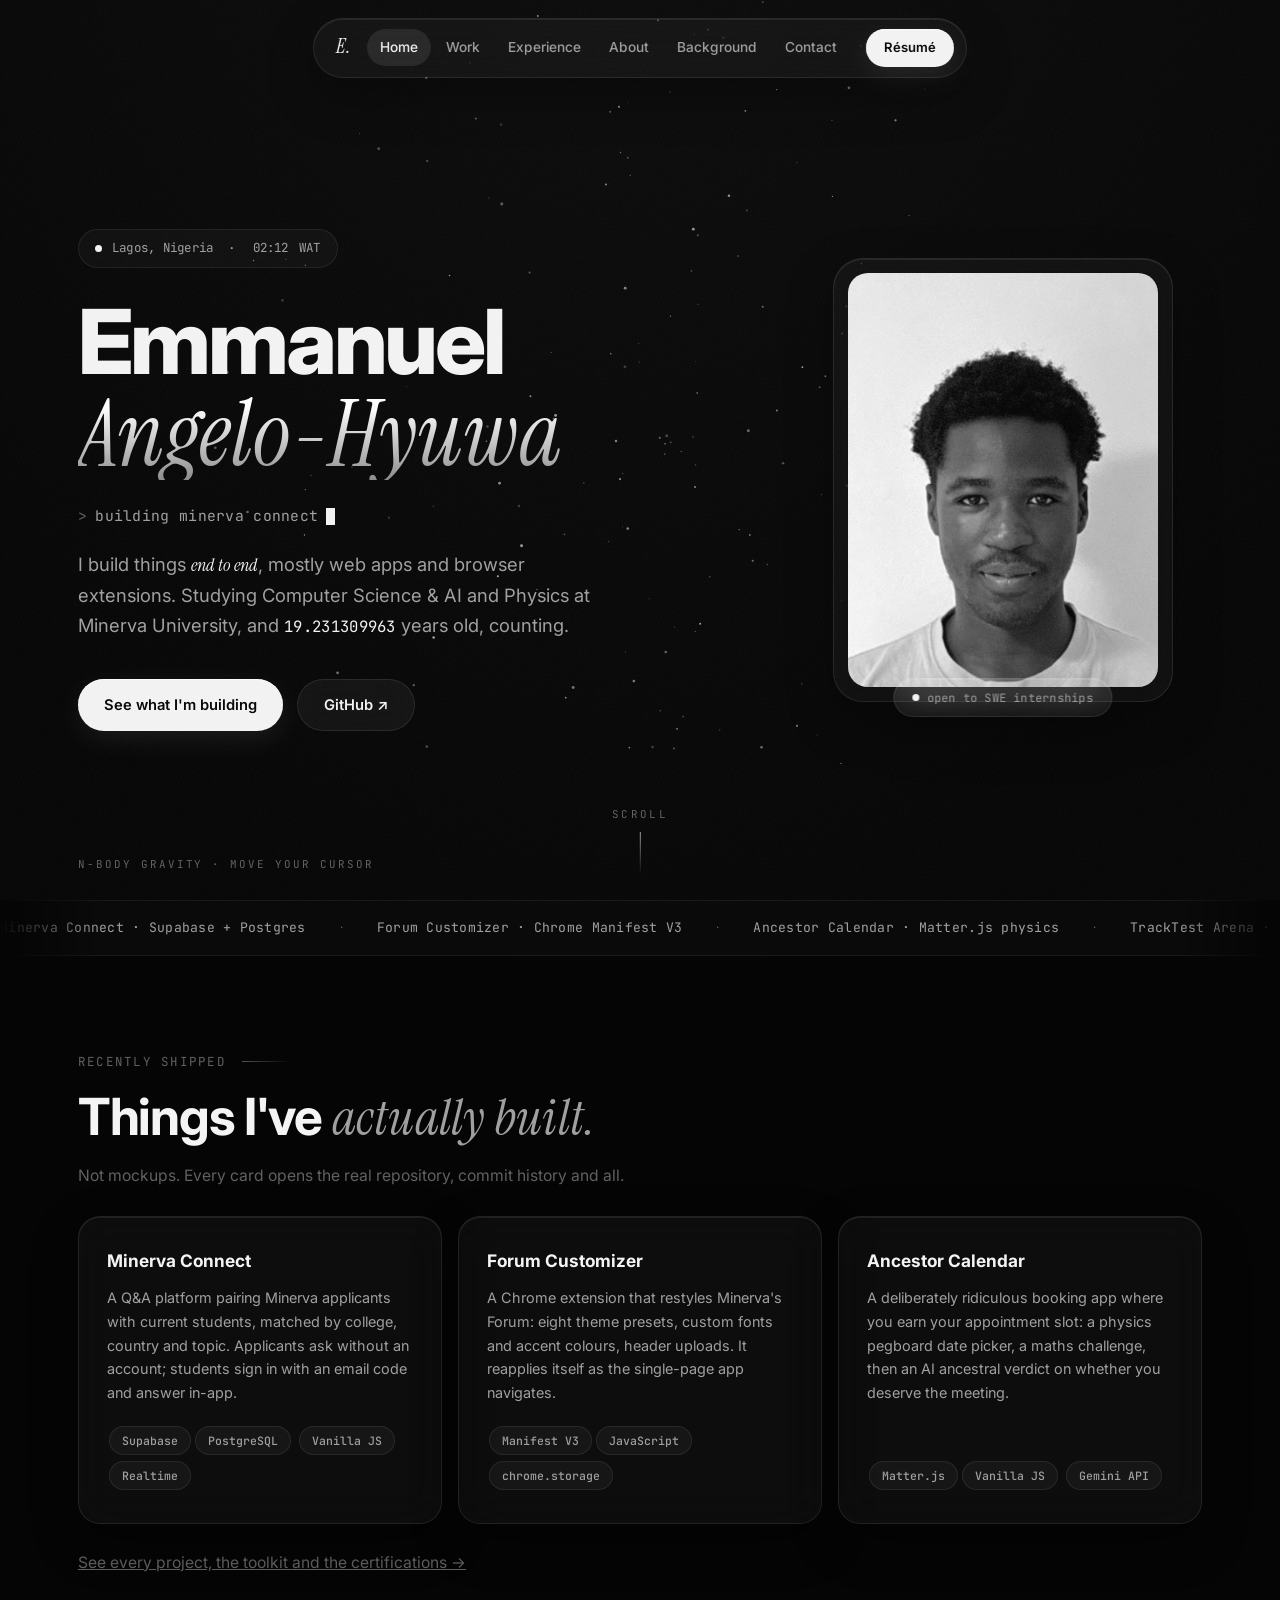
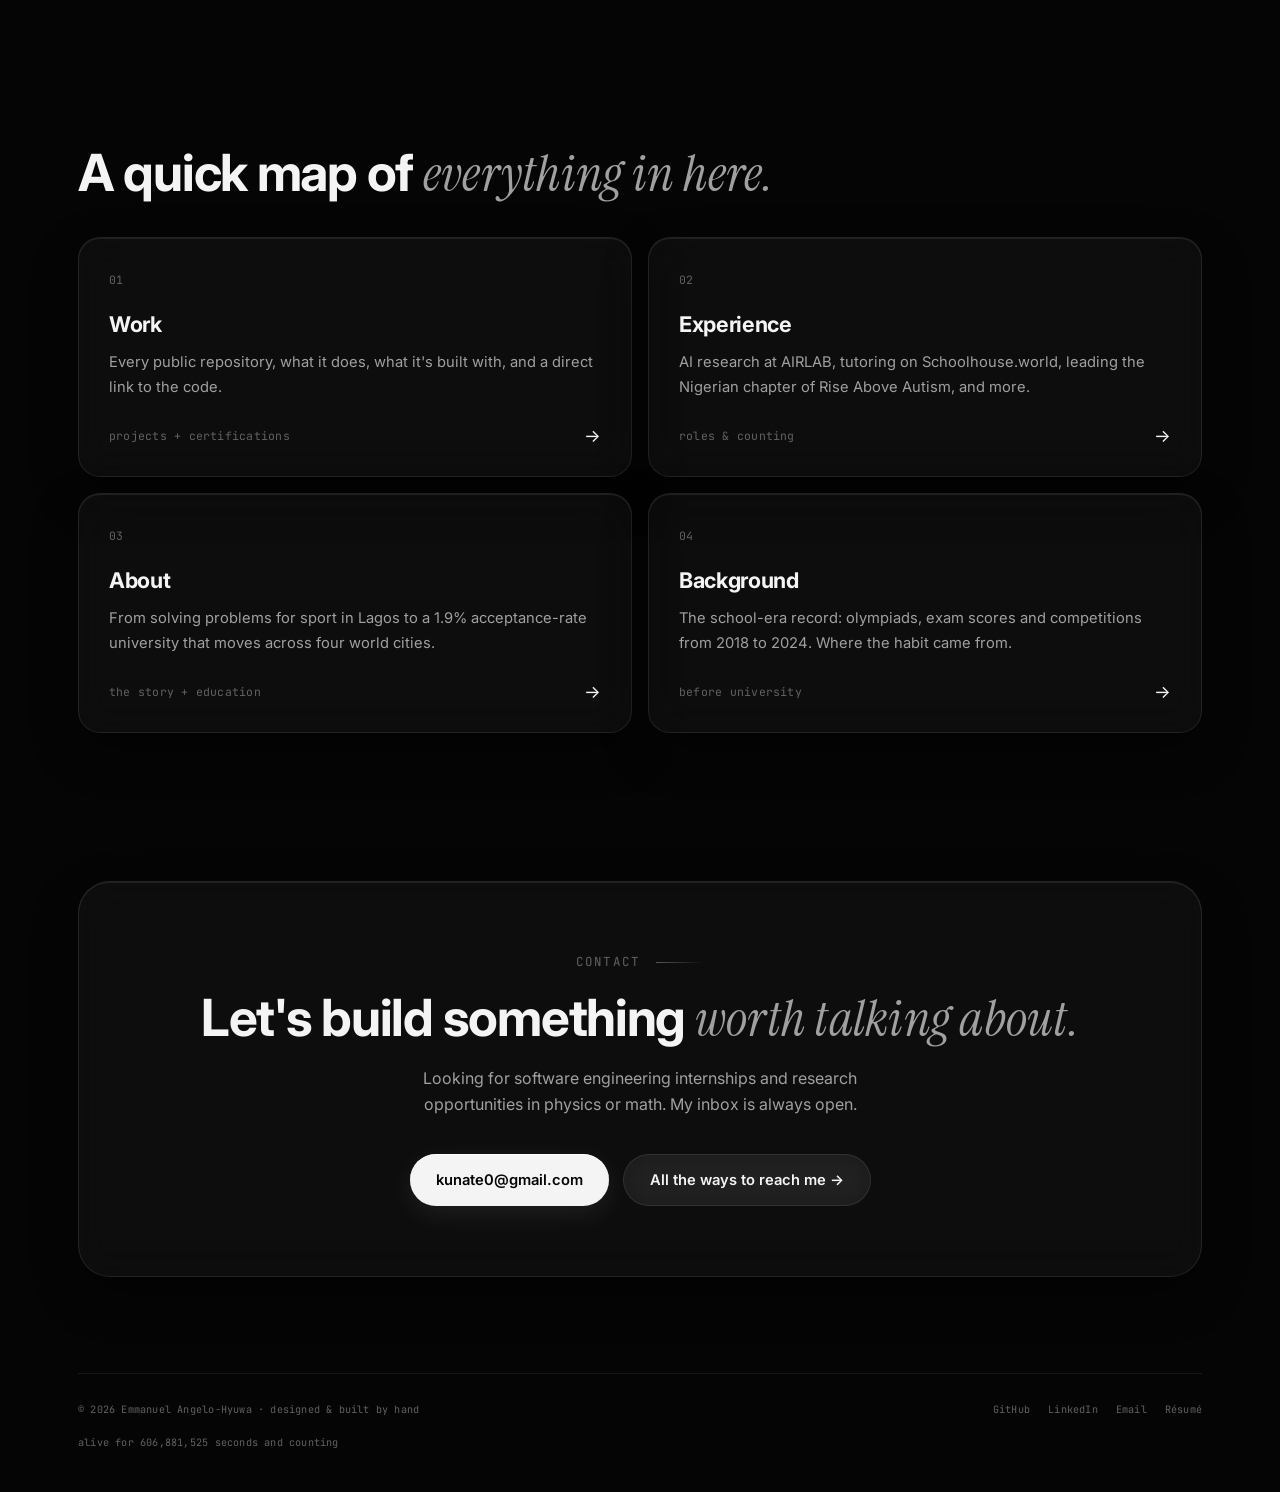
==== commit affe7054: "Make navigation instant and page transitions continuous The pause when clicking through the header w" ====
--- a/index.html
+++ b/index.html
@@ -293,6 +293,20 @@
 
     <button class="to-top glass" id="to-top" aria-label="Back to top">↑</button>
 
+    <!-- Prerender internal pages on hover so navigation is instant.
+         Ignored by browsers without Speculation Rules support. -->
+    <script type="speculationrules">
+      {
+        "prerender": [
+          {
+            "where": {
+              "selector_matches": ".nav__links a, .pager__link, .explore__card, .nav__logo"
+            },
+            "eagerness": "moderate"
+          }
+        ]
+      }
+    </script>
     <script src="js/main.js"></script>
   </body>
 </html>
--- a/css/style.css
+++ b/css/style.css
@@ -1308,3 +1308,64 @@
     display: none;
   }
 }
+
+/* ============================================================
+   PAGE TRANSITIONS
+   The nav, grain and back-to-top keep their own view-transition
+   names so they persist across a navigation instead of fading
+   out and back in. Only the page body actually crossfades.
+   ============================================================ */
+.nav {
+  view-transition-name: nav;
+}
+
+.grain {
+  view-transition-name: grain;
+}
+
+.to-top {
+  view-transition-name: to-top;
+}
+
+::view-transition-old(root),
+::view-transition-new(root) {
+  /* drop the default crossfade so ours is the only thing running */
+  animation: none;
+  mix-blend-mode: normal;
+}
+
+::view-transition-old(root) {
+  animation: page-out 0.26s var(--ease-out) both;
+}
+
+::view-transition-new(root) {
+  animation: page-in 0.42s var(--ease-out) both;
+}
+
+@keyframes page-out {
+  to {
+    opacity: 0;
+    transform: translateY(-6px);
+  }
+}
+
+@keyframes page-in {
+  from {
+    opacity: 0;
+    transform: translateY(10px);
+  }
+}
+
+/* nav, grain and to-top should not animate at all: they are the anchor */
+::view-transition-group(nav),
+::view-transition-group(grain),
+::view-transition-group(to-top) {
+  animation-duration: 0.01ms;
+}
+
+@media (prefers-reduced-motion: reduce) {
+  ::view-transition-old(root),
+  ::view-transition-new(root) {
+    animation: none;
+  }
+}
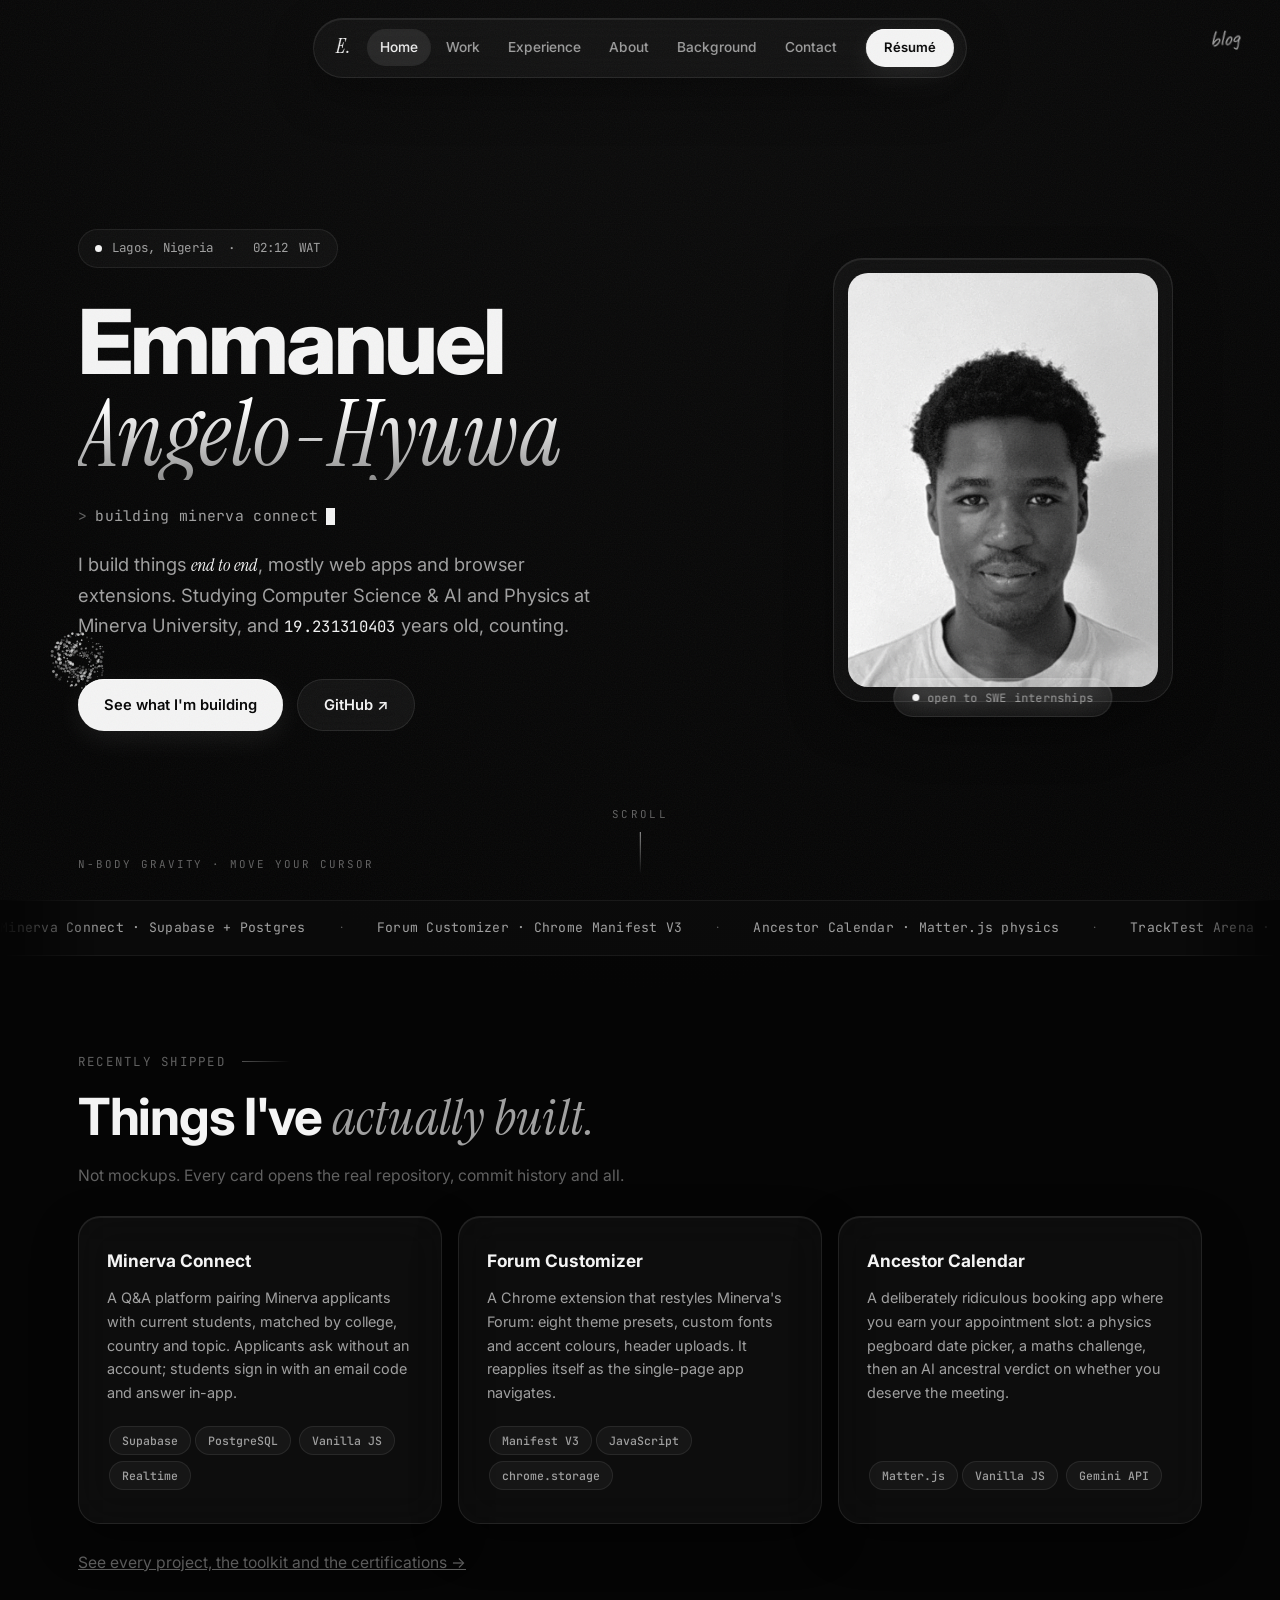
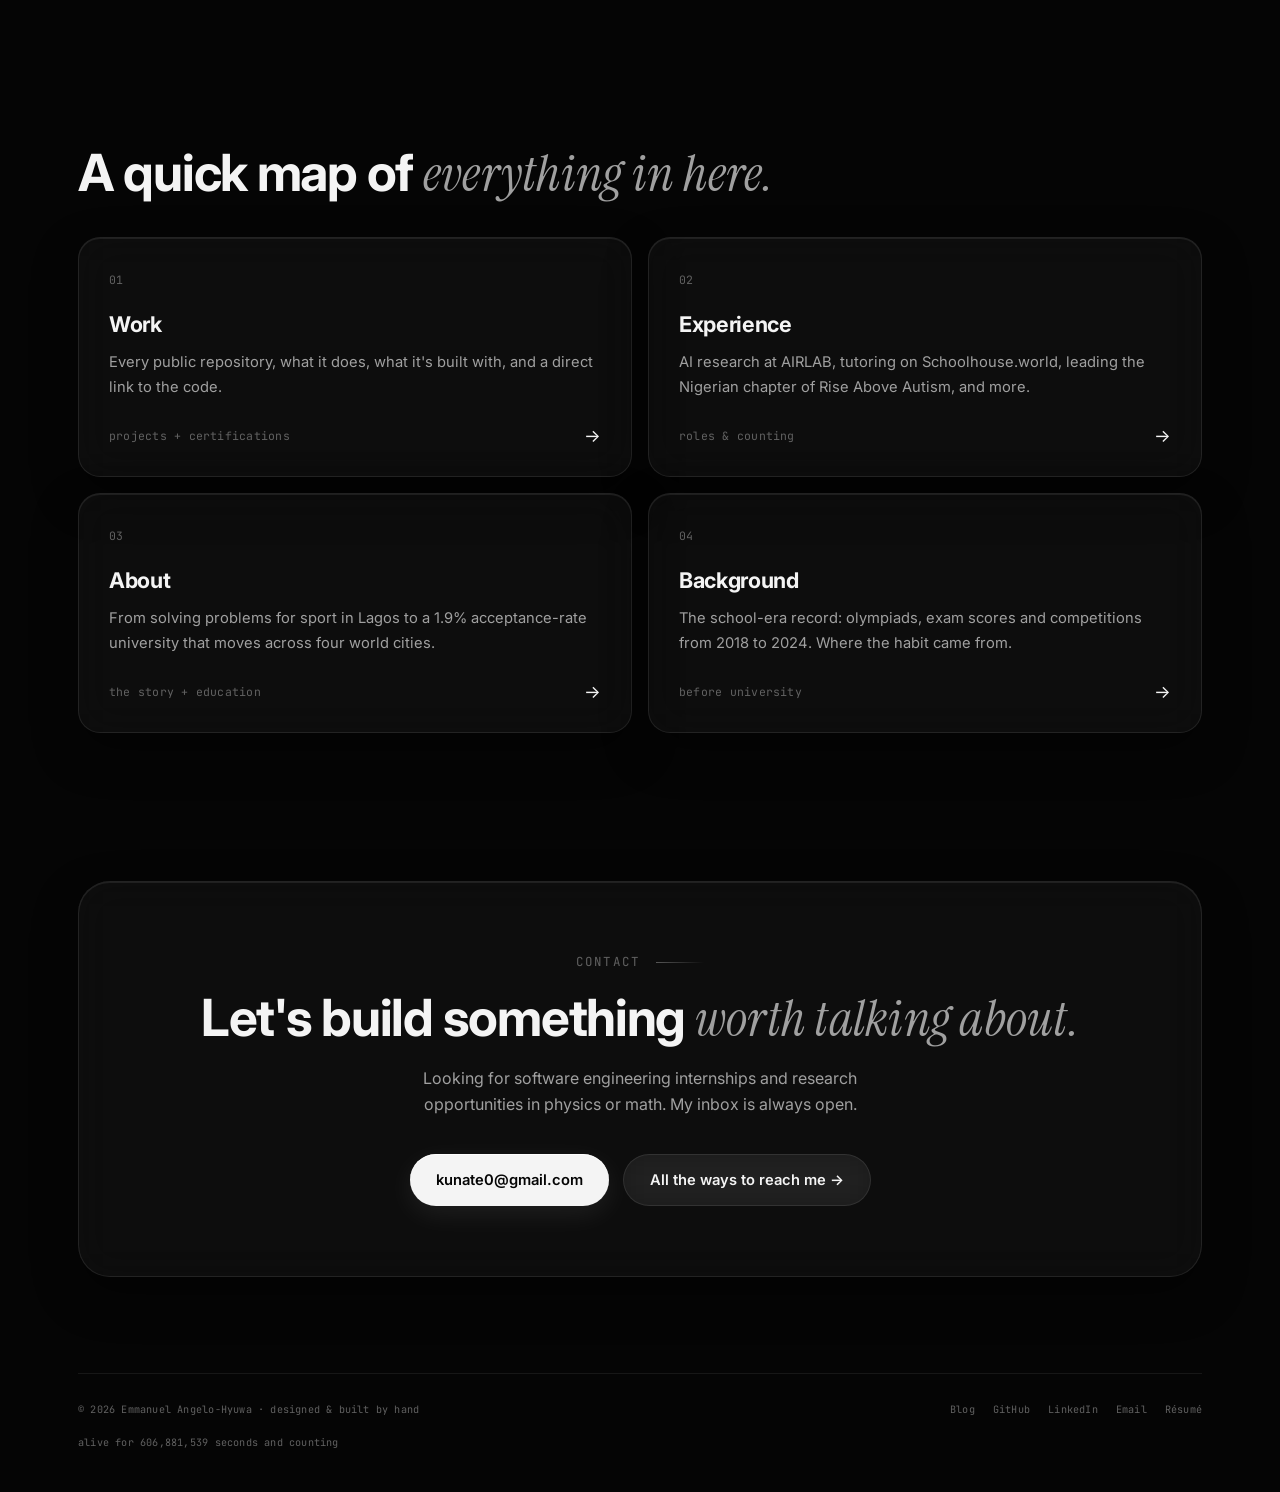
==== commit bfaf7b8f: "Add blog with server-verified studio, plus green interaction accent Interaction - Site stays monochr" ====
--- a/index.html
+++ b/index.html
@@ -29,7 +29,7 @@
     <link rel="preconnect" href="https://fonts.googleapis.com" />
     <link rel="preconnect" href="https://fonts.gstatic.com" crossorigin />
     <link
-      href="https://fonts.googleapis.com/css2?family=Inter:wght@400;500;600;700;800&family=Instrument+Serif:ital@0;1&family=JetBrains+Mono:wght@400;500&display=swap"
+      href="https://fonts.googleapis.com/css2?family=Inter:wght@400;500;600;700;800&family=Instrument+Serif:ital@0;1&family=JetBrains+Mono:wght@400;500&family=Caveat:wght@500;600&display=swap"
       rel="stylesheet"
     />
     <link rel="stylesheet" href="css/style.css" />
@@ -56,6 +56,15 @@
         <i></i><i></i>
       </button>
     </header>
+
+    <a class="scrawl" href="blog.html">
+      blog
+      <svg viewBox="0 0 120 52" aria-hidden="true">
+        <path
+          d="M60 5C30 3 6 12 5 26c-1 14 26 22 56 21 28-1 54-9 54-22C114 12 90 4 62 4"
+        />
+      </svg>
+    </a>
 
     <main>
       <!-- ============ HERO ============ -->
@@ -282,6 +291,7 @@
       <div class="footer__inner">
         <p class="mono">© <span data-year>2026</span> Emmanuel Angelo-Hyuwa · designed &amp; built by hand</p>
         <nav class="footer__links mono" aria-label="Social links">
+          <a href="blog.html">Blog</a>
           <a href="https://github.com/emmanuelangelo-hyuwa-lang" target="_blank" rel="noopener">GitHub</a>
           <a href="https://linkedin.com/in/trailblaizer" target="_blank" rel="noopener">LinkedIn</a>
           <a href="mailto:kunate0@gmail.com">Email</a>
--- a/css/style.css
+++ b/css/style.css
@@ -345,10 +345,15 @@
   position: relative;
 }
 
-/* live n-body simulation canvas, behind the hero content */
+/* live n-body simulation canvas, behind the hero content.
+   canvas is a replaced element, so inset:0 alone does not stretch it: without
+   an explicit width/height it renders at its intrinsic (attribute) size and
+   overflows the page. */
 .hero__sim {
   position: absolute;
   inset: 0;
+  width: 100%;
+  height: 100%;
   z-index: 0;
   pointer-events: none;
 }
@@ -1369,3 +1374,612 @@
     animation: none;
   }
 }
+
+/* ============================================================
+   INTERACTION ACCENT
+   The site stays monochrome at rest. Green only appears as a
+   response to the pointer: pressing, focusing, selecting.
+   Rule of thumb: things that are white when filled turn green
+   when filled. Things that are outlined get a green edge and
+   glow, and keep their white text.
+   ============================================================ */
+:root {
+  --accent: #00d68f;
+  --accent-soft: rgba(0, 214, 143, 0.16);
+  --accent-line: rgba(0, 214, 143, 0.55);
+}
+
+::selection {
+  background: var(--accent);
+  color: #04120c;
+}
+
+:focus-visible {
+  outline: 2px solid var(--accent);
+  outline-offset: 3px;
+  border-radius: 6px;
+}
+
+/* filled (white) controls: fill turns green, with a glow */
+.btn--primary:active {
+  background: var(--accent);
+  color: #04120c;
+  box-shadow:
+    inset 0 1px 0 rgba(255, 255, 255, 0.5),
+    0 0 0 1px var(--accent-line),
+    0 6px 30px rgba(0, 214, 143, 0.45);
+  transform: translateY(0);
+}
+
+/* outlined / ghost controls: edge and glow only, text stays white */
+.btn--ghost:active,
+.nav__burger:active,
+.to-top:active {
+  border-color: var(--accent-line);
+  background: var(--accent-soft);
+  box-shadow: 0 0 26px rgba(0, 214, 143, 0.28);
+}
+
+.nav__links a:active,
+.footer__links a:active,
+.section__sub a:active,
+.about__text a:active {
+  color: var(--accent);
+}
+
+/* surfaces you can click through to a page */
+.project:active,
+.explore__card:active,
+.pager__link:active,
+.post-card:active {
+  border-color: var(--accent-line) !important;
+  box-shadow:
+    inset 0 1px 0 rgba(255, 255, 255, 0.1),
+    0 0 34px rgba(0, 214, 143, 0.22) !important;
+}
+
+.tag:active {
+  border-color: var(--accent-line);
+  color: var(--accent);
+}
+
+/* ---------- portrait warms up under the pointer ---------- */
+.portrait img {
+  transition: filter 0.7s var(--ease-out);
+}
+
+.portrait:hover img,
+.portrait:focus-within img {
+  filter: grayscale(0) contrast(1);
+}
+
+/* ---------- sliding nav highlight ---------- */
+.nav__links {
+  position: relative;
+}
+
+/* the pill that slides between items */
+.nav__indicator {
+  position: absolute;
+  top: 0;
+  left: 0;
+  height: 100%;
+  border-radius: 999px;
+  background: rgba(255, 255, 255, 0.09);
+  pointer-events: none;
+  opacity: 0;
+  transform: translateX(0);
+  width: 0;
+  transition:
+    transform 0.42s var(--ease-out),
+    width 0.42s var(--ease-out),
+    opacity 0.28s ease,
+    background 0.28s ease;
+}
+
+.nav__indicator--on {
+  opacity: 1;
+}
+
+.nav__links--pressed .nav__indicator {
+  background: var(--accent-soft);
+  box-shadow: 0 0 22px rgba(0, 214, 143, 0.3);
+}
+
+/* the indicator replaces the per-link backgrounds */
+.nav__links a:hover,
+.nav__links a[aria-current="page"] {
+  background: transparent;
+}
+
+.nav__links a {
+  position: relative;
+  z-index: 1;
+}
+
+@media (max-width: 860px) {
+  /* the mobile menu is a vertical list, the sliding pill does not apply */
+  .nav__indicator {
+    display: none;
+  }
+
+  .nav__links a[aria-current="page"] {
+    background: rgba(255, 255, 255, 0.09);
+  }
+}
+
+@media (prefers-reduced-motion: reduce) {
+  .nav__indicator {
+    transition: opacity 0.01ms;
+  }
+}
+
+/* ============================================================
+   HANDWRITTEN BLOG TAG (top-right, deliberately not in the nav)
+   ============================================================ */
+.scrawl {
+  position: fixed;
+  top: 22px;
+  right: 26px;
+  z-index: 60;
+  display: inline-flex;
+  align-items: center;
+  justify-content: center;
+  padding: 4px 14px 8px;
+  font-family: "Caveat", "Bradley Hand", cursive;
+  font-size: 1.5rem;
+  line-height: 1;
+  color: var(--ink-dim);
+  text-decoration: none;
+  transform: rotate(-6deg);
+  transition: color 0.3s var(--ease-out), transform 0.4s var(--ease-out);
+}
+
+.scrawl:hover,
+.scrawl:focus-visible {
+  color: var(--ink);
+  transform: rotate(-6deg) scale(1.06);
+}
+
+.scrawl:active {
+  color: var(--accent);
+}
+
+/* hand-drawn ring that draws itself in on hover */
+.scrawl svg {
+  position: absolute;
+  inset: -8px -6px;
+  width: calc(100% + 12px);
+  height: calc(100% + 16px);
+  overflow: visible;
+  pointer-events: none;
+}
+
+.scrawl svg path {
+  fill: none;
+  stroke: currentColor;
+  stroke-width: 1.6;
+  stroke-linecap: round;
+  stroke-dasharray: 260;
+  stroke-dashoffset: 260;
+  opacity: 0.75;
+  transition: stroke-dashoffset 0.6s var(--ease-out);
+}
+
+.scrawl:hover svg path,
+.scrawl:focus-visible svg path {
+  stroke-dashoffset: 0;
+}
+
+@media (max-width: 860px) {
+  .scrawl {
+    top: auto;
+    bottom: 18px;
+    left: 18px;
+    right: auto;
+    font-size: 1.35rem;
+  }
+}
+
+@media (prefers-reduced-motion: reduce) {
+  .scrawl svg path {
+    stroke-dashoffset: 0;
+  }
+}
+
+/* ============================================================
+   BLOG
+   ============================================================ */
+.posts {
+  display: flex;
+  flex-direction: column;
+  gap: 14px;
+  margin-top: 30px;
+}
+
+.post-card {
+  display: block;
+  padding: 26px 30px;
+  text-decoration: none;
+  color: inherit;
+}
+
+.post-card__meta {
+  display: flex;
+  align-items: center;
+  gap: 10px;
+  flex-wrap: wrap;
+  color: var(--ink-faint);
+  font-size: 0.74rem;
+  margin-bottom: 10px;
+}
+
+.post-card h2 {
+  font-size: 1.3rem;
+  font-weight: 700;
+  letter-spacing: -0.02em;
+  margin-bottom: 8px;
+  line-height: 1.25;
+}
+
+.post-card p {
+  color: var(--ink-dim);
+  font-size: 0.94rem;
+  max-width: 68ch;
+  margin-bottom: 14px;
+}
+
+.post-card__go {
+  color: var(--ink);
+  font-size: 0.82rem;
+  font-weight: 600;
+}
+
+.post-card__go i {
+  font-style: normal;
+  display: inline-block;
+  transition: transform 0.35s var(--ease-out);
+}
+
+.post-card:hover .post-card__go i {
+  transform: translateX(5px);
+}
+
+.blog-empty {
+  padding: 44px 30px;
+  text-align: center;
+  color: var(--ink-faint);
+}
+
+/* ---------- single post ---------- */
+.article {
+  max-width: 46rem;
+  margin: 0 auto;
+}
+
+.article__meta {
+  display: flex;
+  align-items: center;
+  gap: 10px;
+  flex-wrap: wrap;
+  color: var(--ink-faint);
+  font-size: 0.76rem;
+  margin-bottom: 18px;
+}
+
+.article__title {
+  font-size: clamp(1.9rem, 4.2vw, 3rem);
+  font-weight: 700;
+  letter-spacing: -0.03em;
+  line-height: 1.1;
+  margin-bottom: 16px;
+}
+
+.article__summary {
+  color: var(--ink-dim);
+  font-size: 1.06rem;
+  margin-bottom: 26px;
+}
+
+.article__tools {
+  display: flex;
+  gap: 10px;
+  flex-wrap: wrap;
+  padding: 16px 0 0;
+  border-top: 1px solid rgba(255, 255, 255, 0.08);
+  margin-bottom: 40px;
+}
+
+.article__body {
+  color: var(--ink-dim);
+  font-size: 1.04rem;
+  line-height: 1.75;
+}
+
+.article__body > * + * {
+  margin-top: 1.15em;
+}
+
+.article__body h2,
+.article__body h3 {
+  color: var(--ink);
+  letter-spacing: -0.02em;
+  line-height: 1.25;
+  margin-top: 2em;
+}
+
+.article__body h2 {
+  font-size: 1.5rem;
+}
+
+.article__body h3 {
+  font-size: 1.18rem;
+}
+
+.article__body strong {
+  color: var(--ink);
+  font-weight: 650;
+}
+
+.article__body em {
+  font-family: var(--font-serif);
+  font-style: italic;
+  color: var(--ink);
+  font-size: 1.08em;
+}
+
+.article__body a {
+  color: var(--ink);
+  text-decoration: underline;
+  text-underline-offset: 3px;
+  text-decoration-color: rgba(255, 255, 255, 0.35);
+}
+
+.article__body a:hover {
+  text-decoration-color: var(--accent);
+  color: var(--accent);
+}
+
+.article__body ul,
+.article__body ol {
+  padding-left: 1.3em;
+}
+
+.article__body li + li {
+  margin-top: 0.5em;
+}
+
+.article__body blockquote {
+  border-left: 2px solid rgba(255, 255, 255, 0.2);
+  padding-left: 1.1em;
+  color: var(--ink-faint);
+  font-family: var(--font-serif);
+  font-style: italic;
+  font-size: 1.15em;
+}
+
+.article__body code {
+  font-family: var(--font-mono);
+  font-size: 0.86em;
+  background: rgba(255, 255, 255, 0.06);
+  border: 1px solid rgba(255, 255, 255, 0.08);
+  border-radius: 5px;
+  padding: 1px 6px;
+  color: var(--ink);
+}
+
+.article__body pre {
+  background: rgba(255, 255, 255, 0.035);
+  border: 1px solid rgba(255, 255, 255, 0.08);
+  border-radius: 14px;
+  padding: 18px 20px;
+  overflow-x: auto;
+}
+
+.article__body pre code {
+  background: none;
+  border: 0;
+  padding: 0;
+  font-size: 0.84rem;
+  line-height: 1.7;
+  color: var(--ink-dim);
+}
+
+.article__body hr {
+  border: 0;
+  height: 1px;
+  background: rgba(255, 255, 255, 0.1);
+  margin: 2.4em 0;
+}
+
+/* small transient confirmation for copy/download/share */
+.toast {
+  position: fixed;
+  left: 50%;
+  bottom: 28px;
+  transform: translate(-50%, 14px);
+  z-index: 120;
+  padding: 11px 20px;
+  border-radius: 999px;
+  background: rgba(12, 12, 12, 0.95);
+  border: 1px solid var(--accent-line);
+  box-shadow: 0 0 34px rgba(0, 214, 143, 0.25);
+  color: var(--ink);
+  font-size: 0.84rem;
+  opacity: 0;
+  pointer-events: none;
+  transition: opacity 0.3s var(--ease-out), transform 0.3s var(--ease-out);
+}
+
+.toast--on {
+  opacity: 1;
+  transform: translate(-50%, 0);
+}
+
+/* ============================================================
+   STUDIO (private composer)
+   ============================================================ */
+.studio {
+  max-width: 1240px;
+  margin: 0 auto;
+  padding: 40px 28px 60px;
+}
+
+.studio__head {
+  display: flex;
+  justify-content: space-between;
+  align-items: flex-end;
+  gap: 18px;
+  flex-wrap: wrap;
+  margin-bottom: 26px;
+}
+
+.studio__head h1 {
+  font-size: 1.7rem;
+  font-weight: 700;
+  letter-spacing: -0.02em;
+}
+
+.studio__head p {
+  color: var(--ink-faint);
+  font-size: 0.84rem;
+  margin-top: 4px;
+}
+
+.gate {
+  max-width: 460px;
+  margin: 12vh auto;
+  padding: 34px 32px;
+  text-align: center;
+}
+
+.gate h1 {
+  font-size: 1.4rem;
+  font-weight: 700;
+  margin-bottom: 8px;
+}
+
+.gate p {
+  color: var(--ink-faint);
+  font-size: 0.86rem;
+  margin-bottom: 22px;
+}
+
+.gate form {
+  display: flex;
+  flex-direction: column;
+  gap: 12px;
+}
+
+.field {
+  display: flex;
+  flex-direction: column;
+  gap: 6px;
+}
+
+.field label {
+  color: var(--ink-faint);
+  font-size: 0.72rem;
+  text-transform: uppercase;
+  letter-spacing: 0.14em;
+  font-family: var(--font-mono);
+}
+
+input.ctl,
+textarea.ctl {
+  width: 100%;
+  background: rgba(255, 255, 255, 0.04);
+  border: 1px solid var(--glass-border);
+  border-radius: 12px;
+  padding: 12px 14px;
+  color: var(--ink);
+  font-family: inherit;
+  font-size: 0.95rem;
+  transition: border-color 0.25s, background 0.25s, box-shadow 0.25s;
+}
+
+textarea.ctl {
+  font-family: var(--font-mono);
+  font-size: 0.85rem;
+  line-height: 1.65;
+  resize: vertical;
+  min-height: 460px;
+}
+
+input.ctl:focus,
+textarea.ctl:focus {
+  outline: none;
+  border-color: var(--accent-line);
+  background: rgba(255, 255, 255, 0.06);
+  box-shadow: 0 0 0 3px rgba(0, 214, 143, 0.12);
+}
+
+input.ctl::placeholder,
+textarea.ctl::placeholder {
+  color: var(--ink-faint);
+}
+
+.studio__grid {
+  display: grid;
+  grid-template-columns: minmax(0, 1fr) minmax(0, 1fr);
+  gap: 20px;
+  align-items: start;
+}
+
+.studio__pane {
+  padding: 24px;
+}
+
+.studio__meta {
+  display: grid;
+  grid-template-columns: 1fr 1fr;
+  gap: 12px;
+  margin-bottom: 14px;
+}
+
+.studio__actions {
+  display: flex;
+  gap: 10px;
+  flex-wrap: wrap;
+  margin-top: 16px;
+}
+
+.studio__status {
+  margin-top: 14px;
+  font-size: 0.84rem;
+  color: var(--ink-dim);
+  min-height: 1.4em;
+}
+
+.studio__status[data-tone="ok"] {
+  color: var(--accent);
+}
+
+.studio__status[data-tone="warn"] {
+  color: #e8c37a;
+}
+
+.studio__status[data-tone="err"] {
+  color: #ef8b7b;
+}
+
+.studio__preview {
+  max-height: 78vh;
+  overflow-y: auto;
+}
+
+.studio__preview .article__title {
+  font-size: 1.7rem;
+  margin-bottom: 14px;
+}
+
+@media (max-width: 940px) {
+  .studio__grid,
+  .studio__meta {
+    grid-template-columns: 1fr;
+  }
+
+  textarea.ctl {
+    min-height: 300px;
+  }
+}
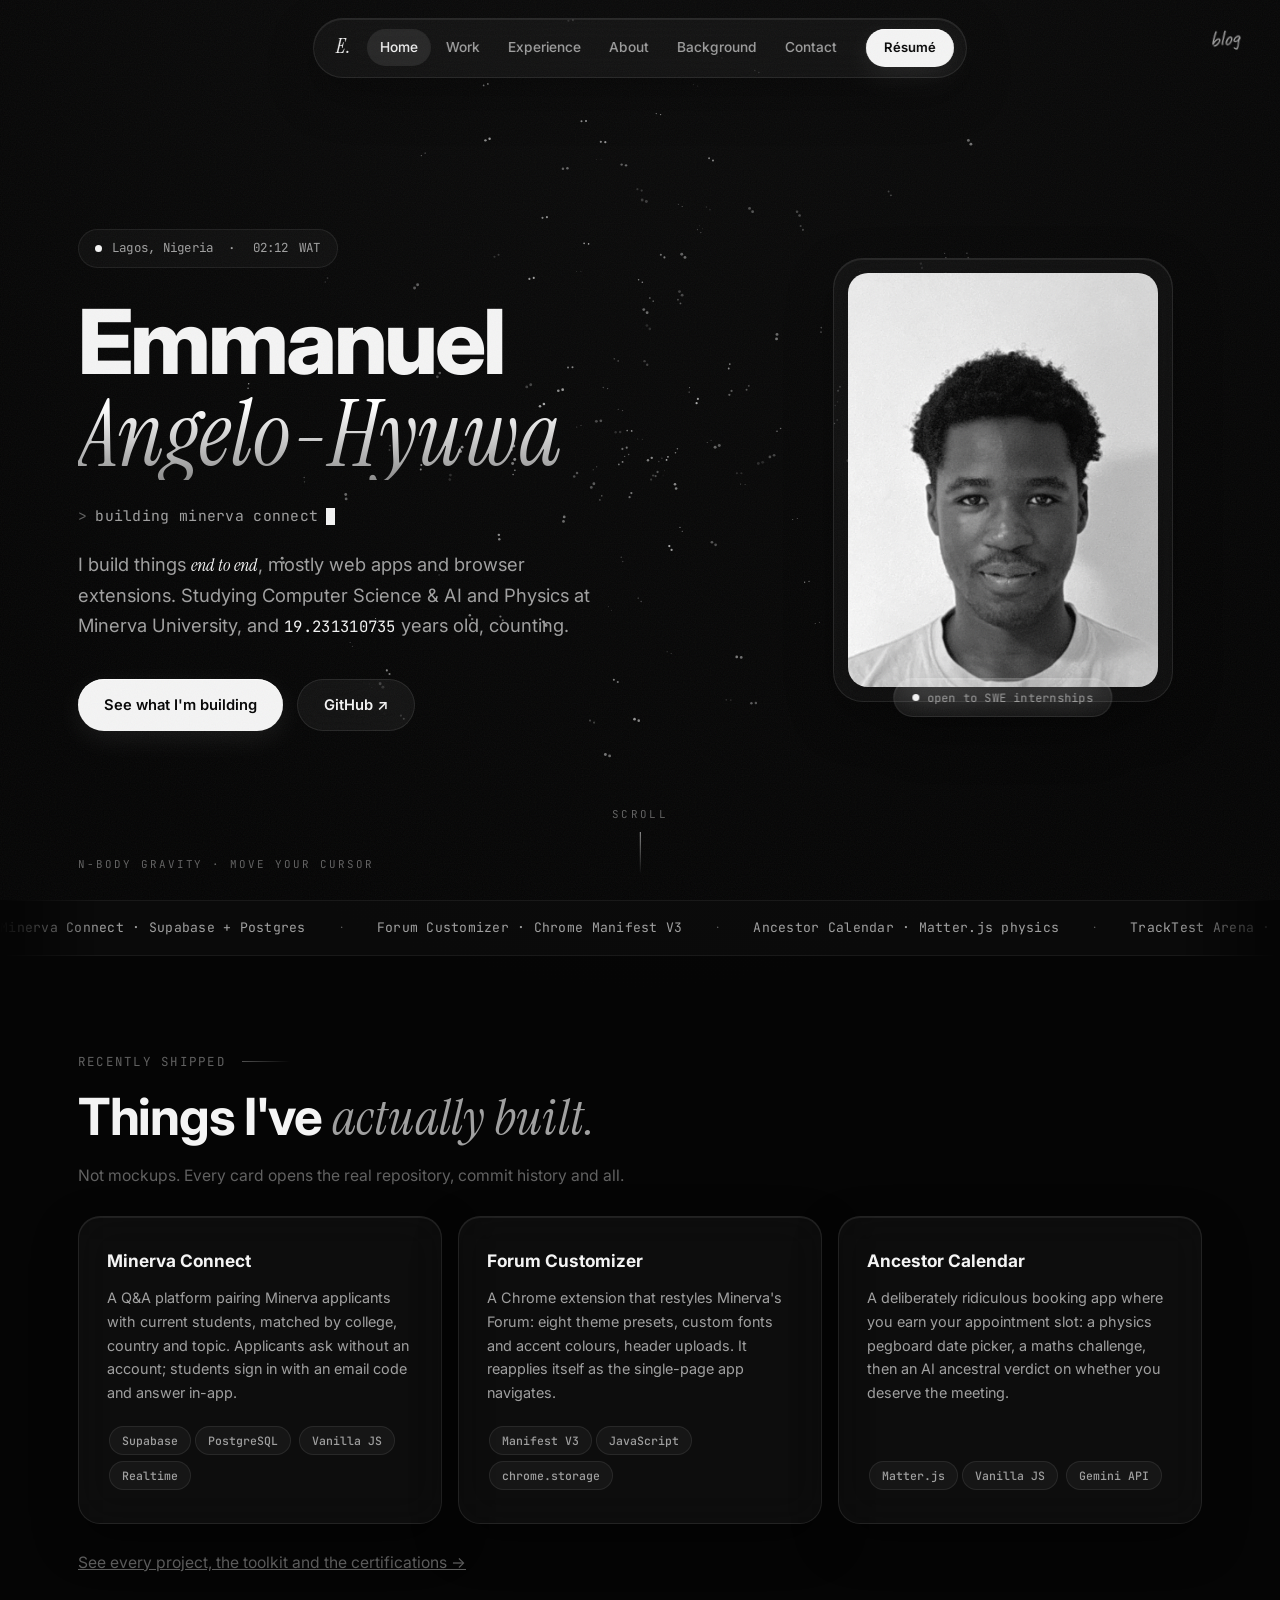
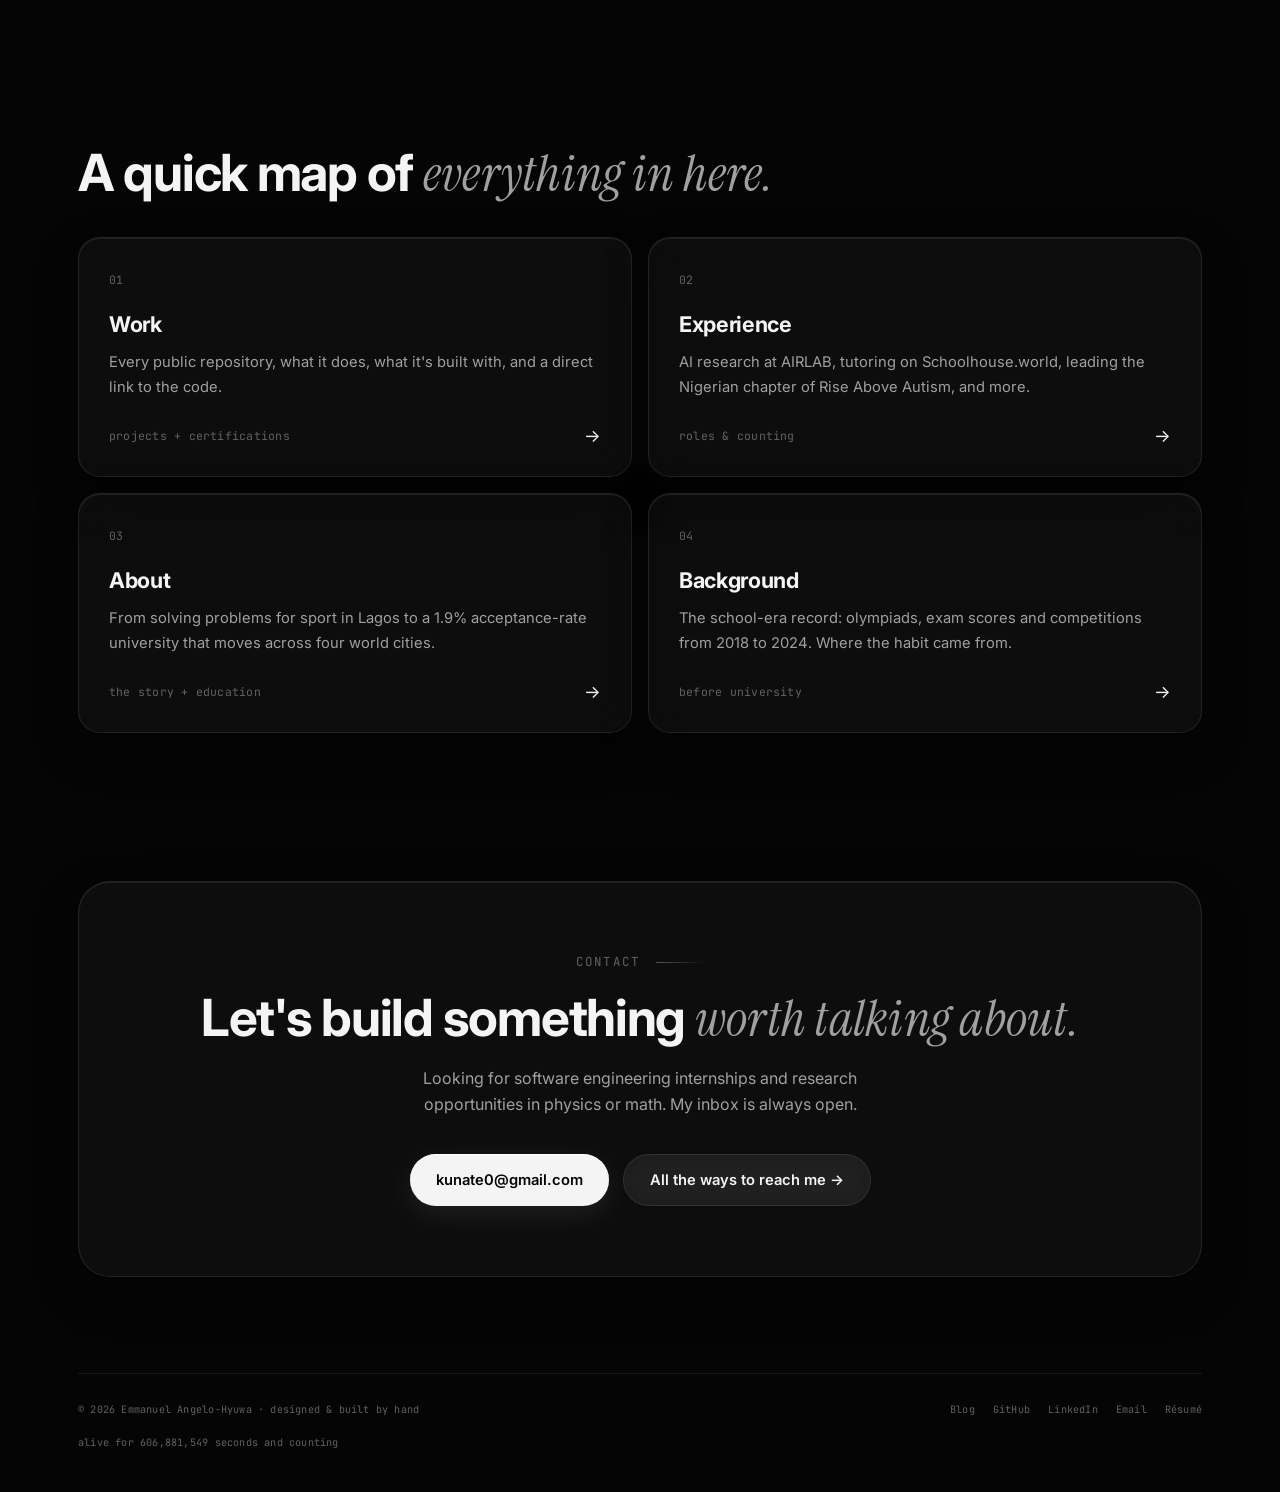
==== commit ee815730: "SEO: structured data, canonicals, and name variants Search engines have ignored meta keywords since " ====
--- a/index.html
+++ b/index.html
@@ -3,10 +3,10 @@
   <head>
     <meta charset="utf-8" />
     <meta name="viewport" content="width=device-width, initial-scale=1" />
-    <title>Emmanuel Angelo-Hyuwa · Building software end to end</title>
+    <title>Emmanuel Angelo-Hyuwa · Software Engineer, Minerva University</title>
     <meta
       name="description"
-      content="Emmanuel Angelo-Hyuwa builds web apps and browser extensions end to end. Computer Science & AI and Physics at Minerva University. Every project links to its source."
+      content="Emmanuel Kunat Angelo-Hyuwa is a Nigerian software engineer building web apps and browser extensions end to end, studying Computer Science & AI and Physics at Minerva University. Every project links to its source."
     />
     <meta property="og:title" content="Emmanuel Angelo-Hyuwa" />
     <meta
@@ -26,6 +26,11 @@
     />
     <meta name="twitter:image" content="https://www.hyuwa.dev/assets/og-pic-twitter.png" />
     <meta name="theme-color" content="#050505" />
+    <link rel="canonical" href="https://www.hyuwa.dev/" />
+    <meta name="author" content="Emmanuel Kunat Angelo-Hyuwa" />
+    <meta property="og:site_name" content="Emmanuel Angelo-Hyuwa" />
+    <meta property="og:locale" content="en_US" />
+    <meta name="keywords" content="Emmanuel Kunat Angelo-Hyuwa, Emmanuel Angelo-Hyuwa, Emmanuel Angelo Hyuwa, Emmanuel Hyuwa, Kunat Angelo-Hyuwa, Angelo-Hyuwa, software engineer, web developer, Chrome extension developer, Supabase, React, Minerva University student, Minerva University software engineer, Minerva University computer science, Nigerian software developer, Nigerian software engineer, Lagos software developer, software engineer portfolio, computer science and artificial intelligence, physics student" />
     <link rel="preconnect" href="https://fonts.googleapis.com" />
     <link rel="preconnect" href="https://fonts.gstatic.com" crossorigin />
     <link
@@ -317,6 +322,79 @@
         ]
       }
     </script>
+    <!-- Structured data. This is what search engines actually read to work out
+         who a page is about, and alternateName is how different spellings of a
+         name get tied to one person. -->
+    <script type="application/ld+json">
+      {
+        "@context": "https://schema.org",
+        "@type": "Person",
+        "@id": "https://www.hyuwa.dev/#person",
+        "name": "Emmanuel Kunat Angelo-Hyuwa",
+        "alternateName": [
+          "Emmanuel Angelo-Hyuwa",
+          "Emmanuel Angelo Hyuwa",
+          "Emmanuel Kunat Angelo Hyuwa",
+          "Emmanuel Hyuwa",
+          "Kunat Angelo-Hyuwa",
+          "E. K. Angelo-Hyuwa"
+        ],
+        "givenName": "Emmanuel",
+        "additionalName": "Kunat",
+        "familyName": "Angelo-Hyuwa",
+        "url": "https://www.hyuwa.dev/",
+        "image": "https://www.hyuwa.dev/assets/portrait.jpg",
+        "email": "mailto:kunate0@gmail.com",
+        "jobTitle": "Software Engineer",
+        "description": "Software engineer building web apps and browser extensions end to end. Studying Computer Science & Artificial Intelligence and Physics at Minerva University.",
+        "nationality": { "@type": "Country", "name": "Nigeria" },
+        "homeLocation": { "@type": "Place", "name": "Lagos, Nigeria" },
+        "affiliation": {
+          "@type": "CollegeOrUniversity",
+          "name": "Minerva University",
+          "url": "https://www.minerva.edu/"
+        },
+        "alumniOf": [
+          {
+            "@type": "CollegeOrUniversity",
+            "name": "Minerva University",
+            "url": "https://www.minerva.edu/"
+          },
+          { "@type": "EducationalOrganization", "name": "The Ambassadors College" }
+        ],
+        "knowsAbout": [
+          "Software Engineering",
+          "Web Development",
+          "JavaScript",
+          "TypeScript",
+          "Python",
+          "React",
+          "Supabase",
+          "Chrome Extensions",
+          "Artificial Intelligence",
+          "Natural Language Processing",
+          "Physics",
+          "Mathematics"
+        ],
+        "sameAs": [
+          "https://github.com/emmanuelangelo-hyuwa-lang",
+          "https://linkedin.com/in/trailblaizer"
+        ]
+      }
+    </script>
+    <script type="application/ld+json">
+      {
+        "@context": "https://schema.org",
+        "@type": "WebSite",
+        "@id": "https://www.hyuwa.dev/#website",
+        "url": "https://www.hyuwa.dev/",
+        "name": "Emmanuel Angelo-Hyuwa",
+        "inLanguage": "en",
+        "author": { "@id": "https://www.hyuwa.dev/#person" },
+        "publisher": { "@id": "https://www.hyuwa.dev/#person" }
+      }
+    </script>
+
     <script src="js/main.js"></script>
   </body>
 </html>
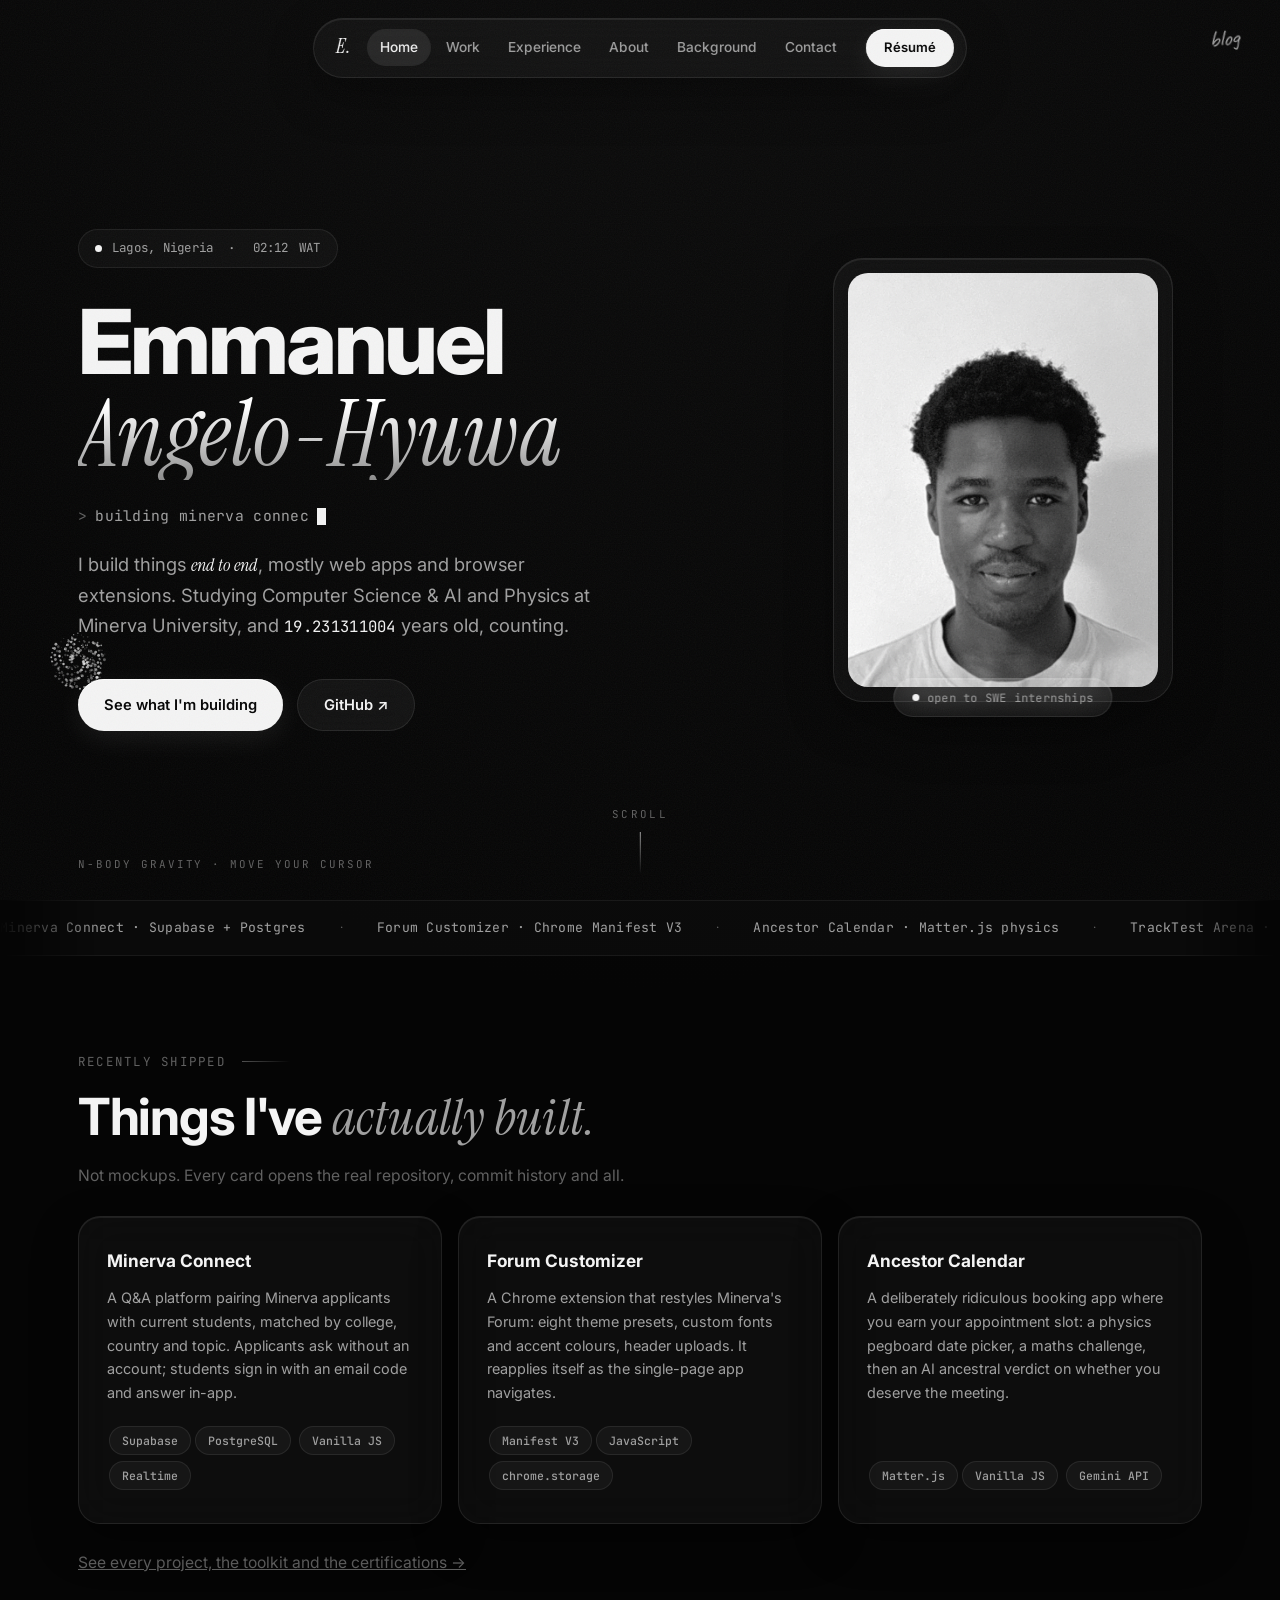
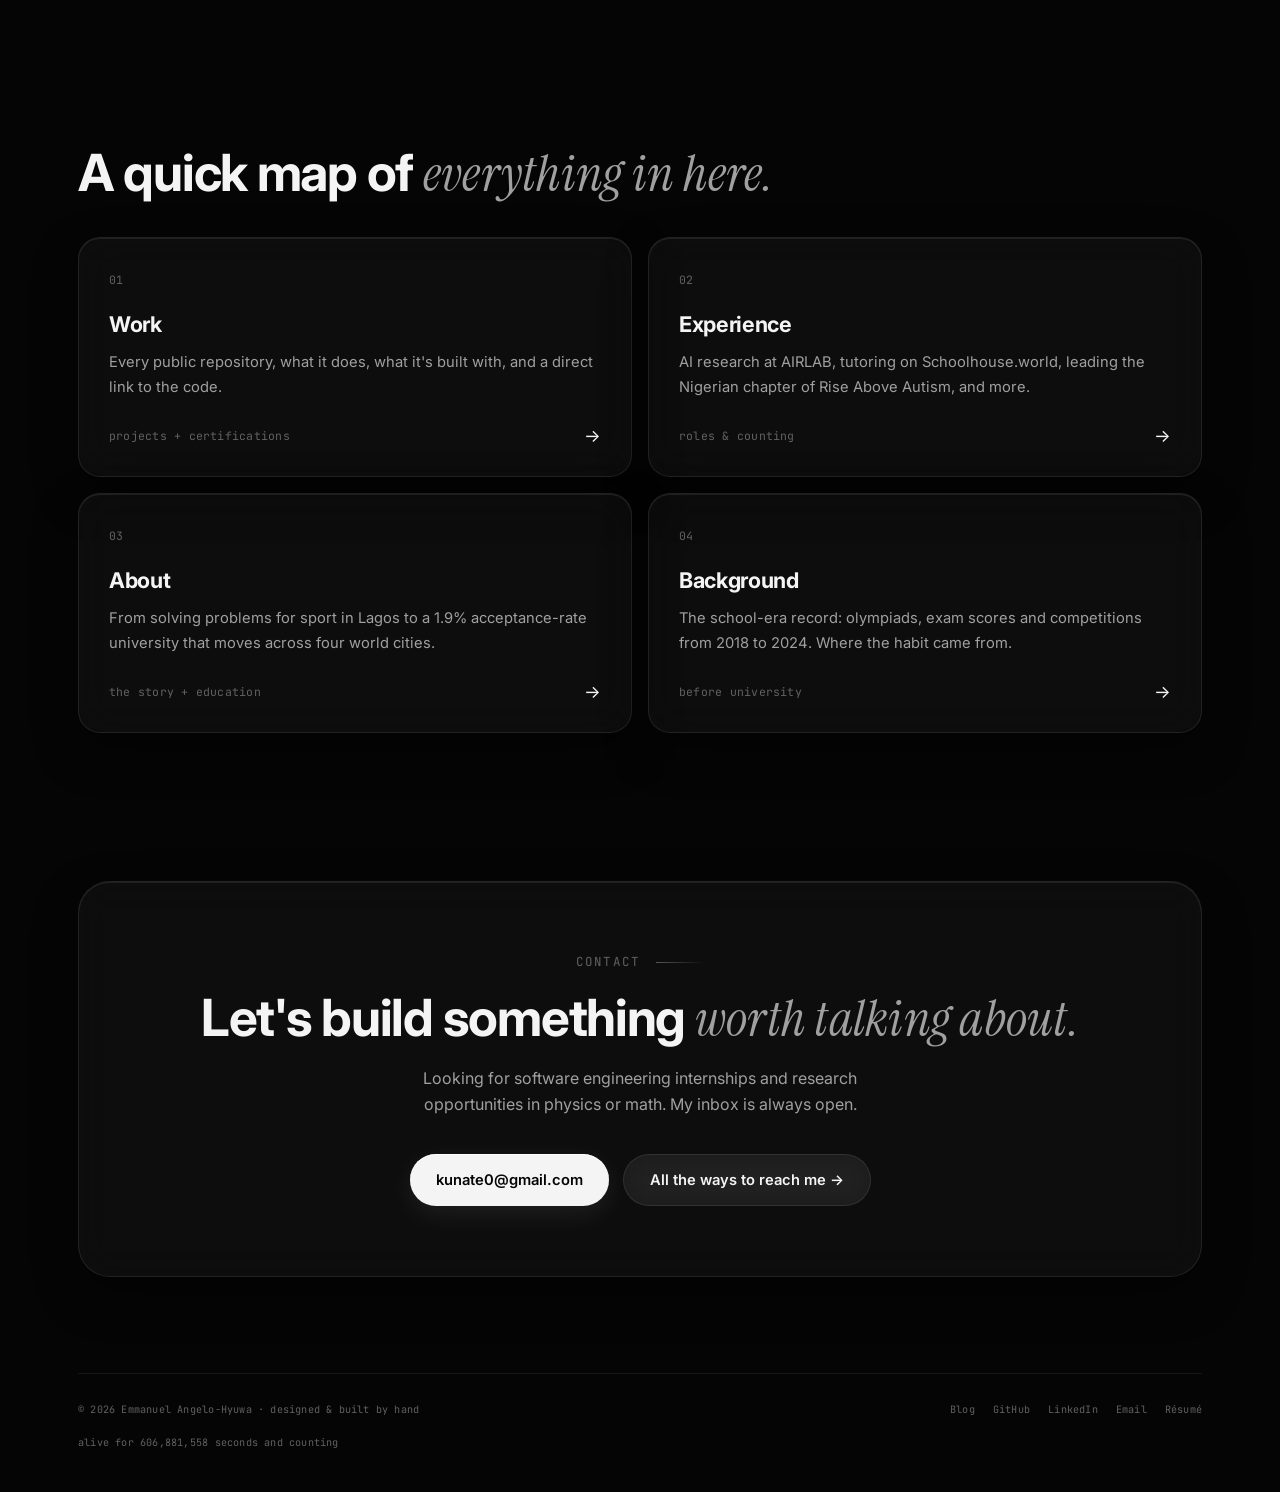
==== commit 62d83a1d: "Serve the blog on blog.hyuwa.dev, and give Google a real favicon Subdomain - blog.hyuwa.dev serves t" ====
--- a/index.html
+++ b/index.html
@@ -38,10 +38,10 @@
       rel="stylesheet"
     />
     <link rel="stylesheet" href="css/style.css" />
-    <link
-      rel="icon"
-      href="data:image/svg+xml,<svg xmlns='http://www.w3.org/2000/svg' viewBox='0 0 100 100'><rect width='100' height='100' rx='24' fill='%23050505'/><text x='50' y='70' text-anchor='middle' font-family='Georgia,serif' font-style='italic' font-size='62' fill='%23f4f4f4'>E</text></svg>"
-    />
+    <link rel="icon" href="/favicon.ico" sizes="any" />
+    <link rel="icon" type="image/png" sizes="96x96" href="/favicon-96.png" />
+    <link rel="icon" type="image/png" sizes="192x192" href="/favicon-192.png" />
+    <link rel="apple-touch-icon" href="/apple-touch-icon.png" />
   </head>
   <body>
     <div class="grain" aria-hidden="true"></div>
@@ -62,7 +62,7 @@
       </button>
     </header>
 
-    <a class="scrawl" href="blog.html">
+    <a class="scrawl" href="https://blog.hyuwa.dev/">
       blog
       <svg viewBox="0 0 120 52" aria-hidden="true">
         <path
@@ -296,7 +296,7 @@
       <div class="footer__inner">
         <p class="mono">© <span data-year>2026</span> Emmanuel Angelo-Hyuwa · designed &amp; built by hand</p>
         <nav class="footer__links mono" aria-label="Social links">
-          <a href="blog.html">Blog</a>
+          <a href="https://blog.hyuwa.dev/">Blog</a>
           <a href="https://github.com/emmanuelangelo-hyuwa-lang" target="_blank" rel="noopener">GitHub</a>
           <a href="https://linkedin.com/in/trailblaizer" target="_blank" rel="noopener">LinkedIn</a>
           <a href="mailto:kunate0@gmail.com">Email</a>
--- a/css/style.css
+++ b/css/style.css
@@ -1983,3 +1983,76 @@
     min-height: 300px;
   }
 }
+
+/* ============================================================
+   SUBSTACK POSTS
+   Feed content is sanitised server-side and stripped of Substack's
+   own classes, so it inherits .article__body styling. These rules
+   only cover what the feed adds: figures, and the origin notes.
+   ============================================================ */
+.tag--substack {
+  color: var(--ink);
+  border-color: rgba(255, 255, 255, 0.22);
+}
+
+.article__body figure {
+  margin: 1.8em 0;
+}
+
+.article__body figure img {
+  display: block;
+  width: 100%;
+  height: auto;
+  border-radius: 14px;
+  border: 1px solid rgba(255, 255, 255, 0.08);
+}
+
+.article__body img {
+  max-width: 100%;
+  height: auto;
+  border-radius: 12px;
+}
+
+.article__body figcaption {
+  margin-top: 10px;
+  color: var(--ink-faint);
+  font-size: 0.82rem;
+  text-align: center;
+}
+
+/* shown when the feed only carries a teaser */
+.readon {
+  display: flex;
+  align-items: center;
+  justify-content: space-between;
+  gap: 16px;
+  flex-wrap: wrap;
+  padding: 22px 24px;
+  border-radius: var(--radius);
+  margin: 28px 0;
+}
+
+.readon p {
+  color: var(--ink-dim);
+  font-size: 0.94rem;
+  margin: 0;
+}
+
+.readon--foot {
+  margin-top: 44px;
+  padding: 22px 0 0;
+  border-top: 1px solid rgba(255, 255, 255, 0.08);
+  border-radius: 0;
+}
+
+.readon--foot .mono {
+  color: var(--ink-faint);
+  font-size: 0.78rem;
+}
+
+@media (max-width: 560px) {
+  .readon {
+    flex-direction: column;
+    align-items: flex-start;
+  }
+}
